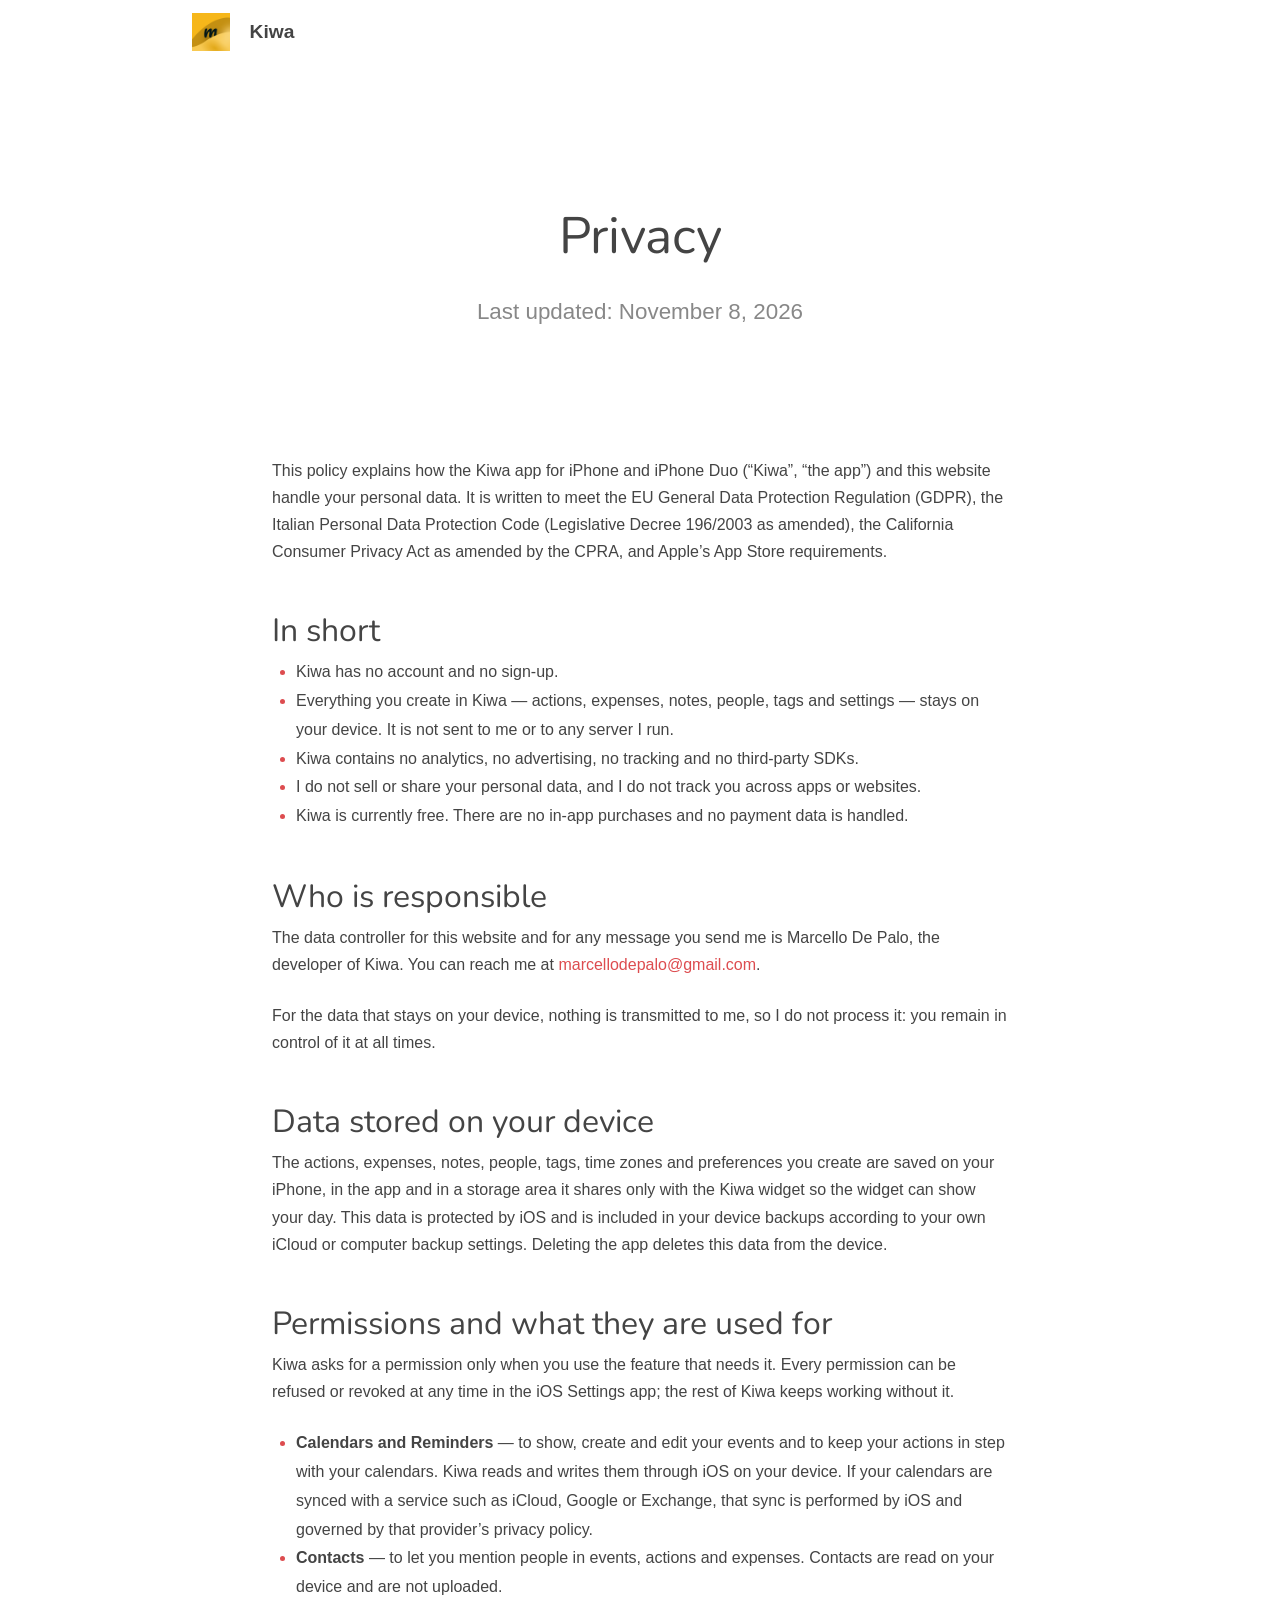
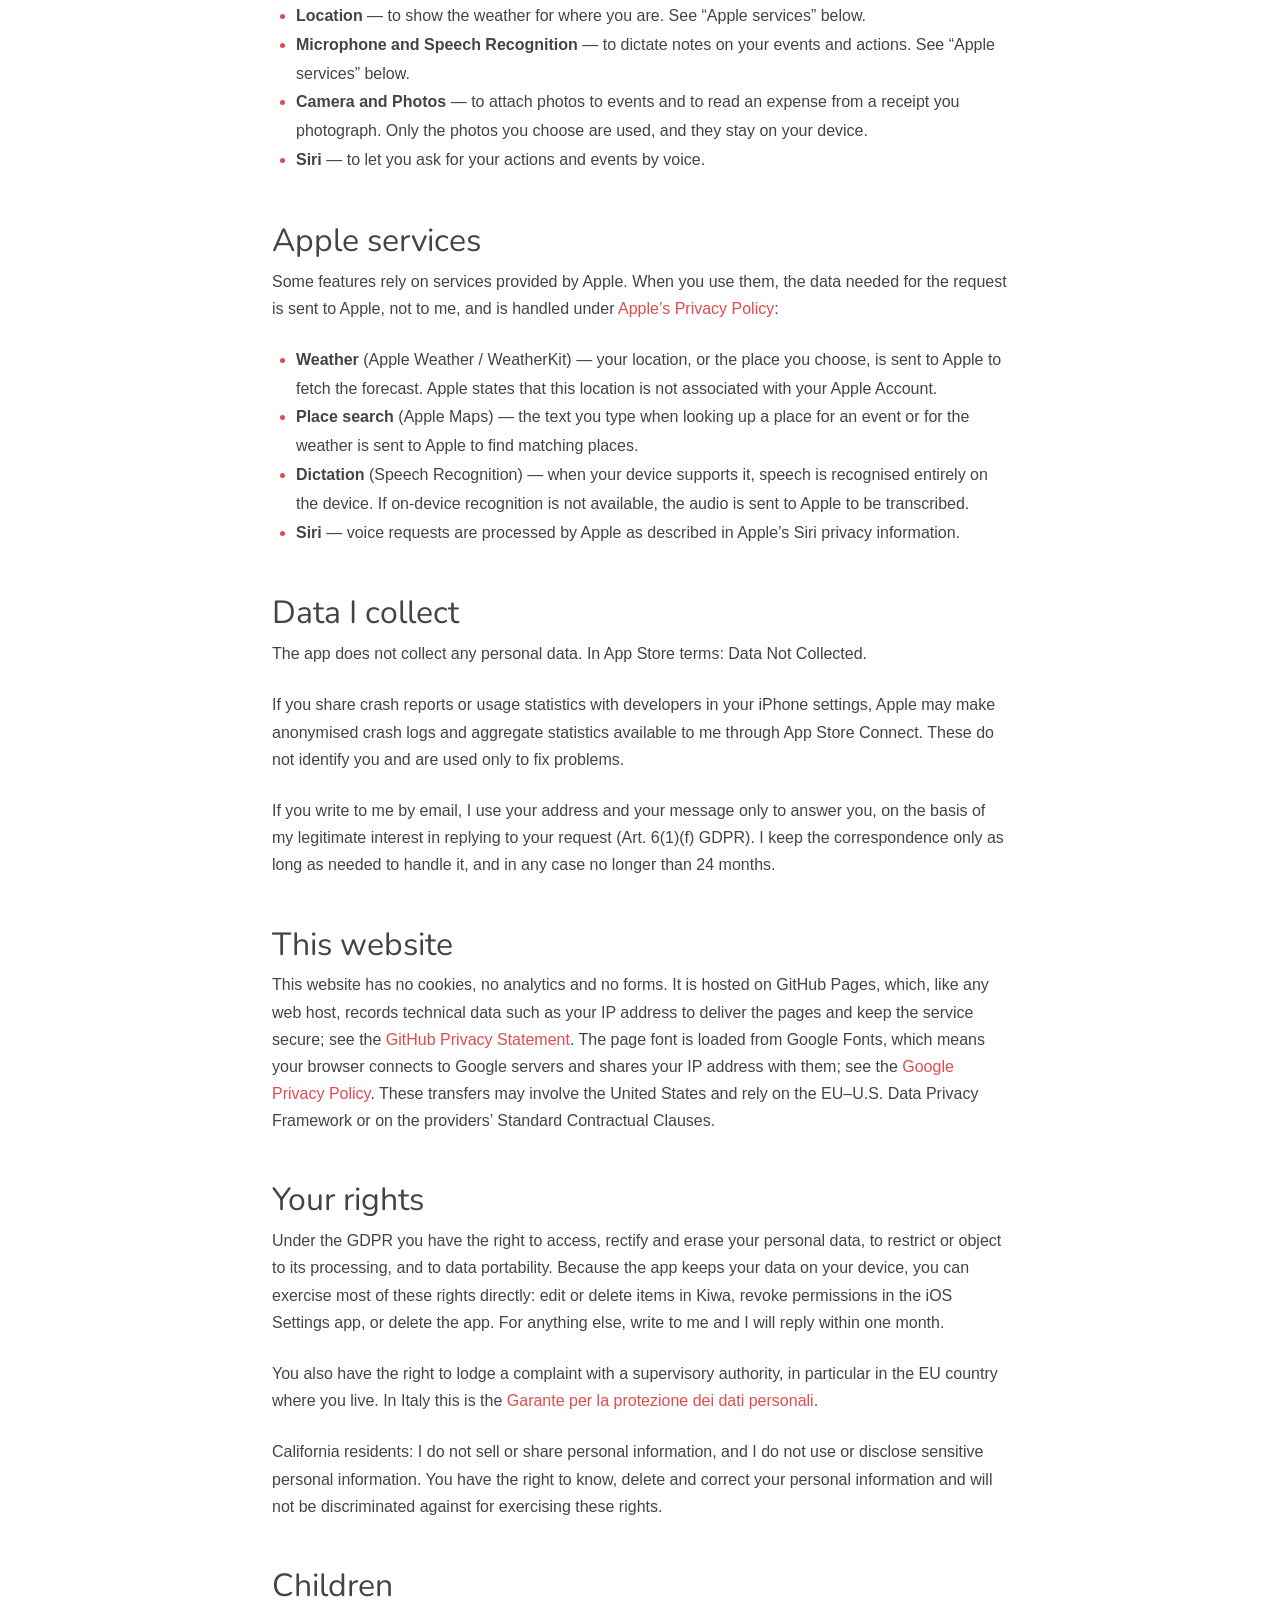
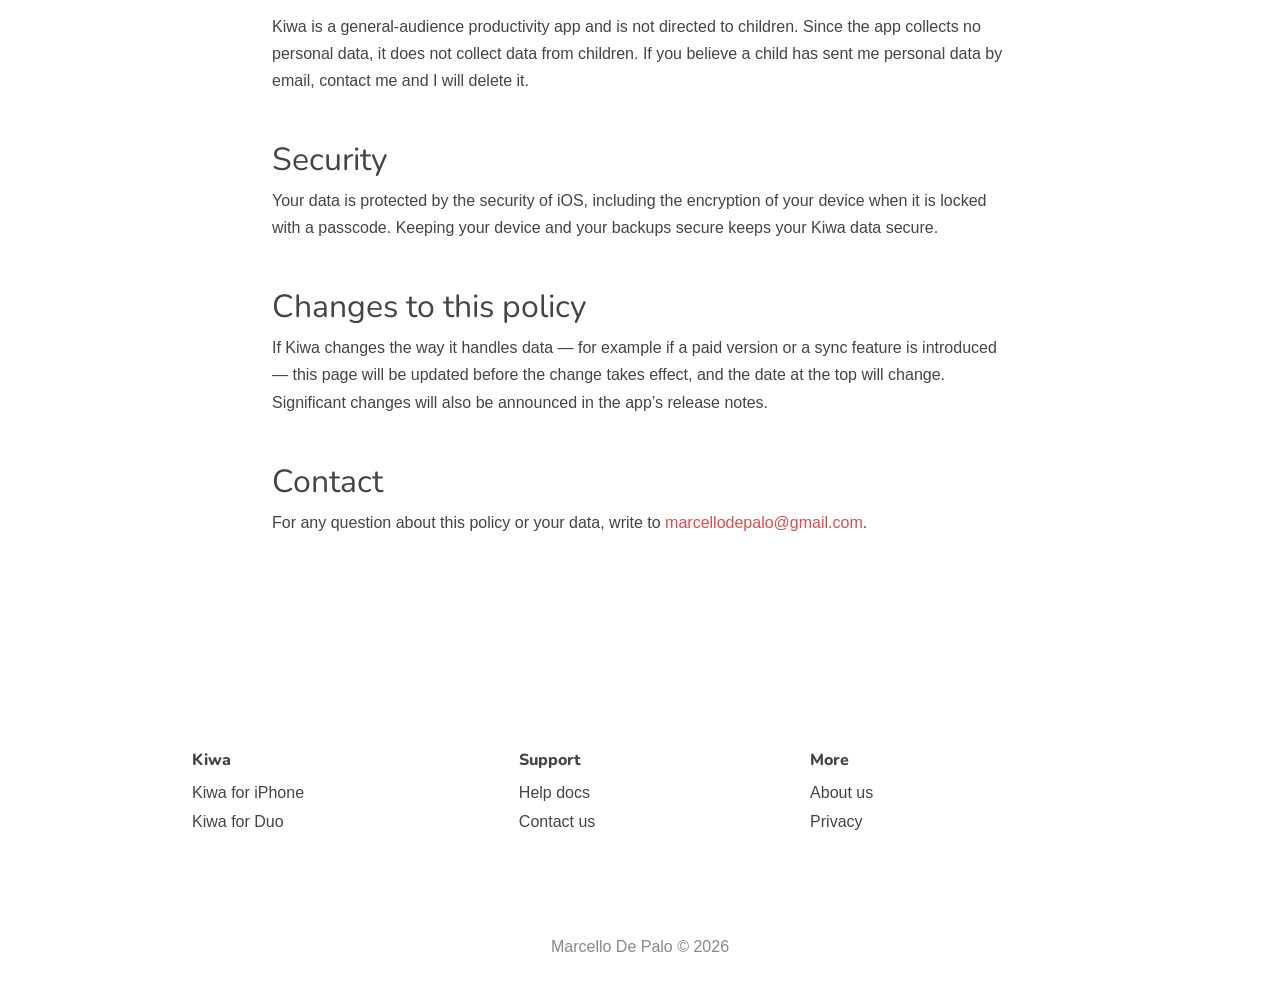
==== privacy.html @ de060e6f "feat: Kiwa website with iPhone and iPhone Duo pages and privacy policy Home page built on the briick" ====
<!DOCTYPE html>
<html lang="en">
	<head>
		<meta http-equiv="Content-Type" content="text/html; charset=UTF-8">
		<meta name="viewport" content="width=device-width, initial-scale=1.0">

		<link rel="stylesheet" href="./resources/screen.css" media="all">
		<link rel="stylesheet" href="./resources/faq.css" media="all">
		<link rel="stylesheet" href="./resources/mondays.css" media="all">

		<title>Kiwa - Privacy</title>
		<link rel="icon" type="image/png" href="./resources/logo.png">

		<meta name="description" content="How Kiwa handles your data">

		<meta property="og:url" content="#">
		<meta property="og:title" content="Kiwa - Privacy">
		<meta property="og:site_name" content="Kiwa">
		<meta property="og:type" content="website">
		<meta property="og:description" content="How Kiwa handles your data">

		<link rel="preconnect" href="https://fonts.googleapis.com">
		<link rel="preconnect" href="https://fonts.gstatic.com" crossorigin>
		<link href="https://fonts.googleapis.com/css2?family=Nunito:ital,wght@0,200..1000;1,200..1000&display=swap" rel="stylesheet">
	</head>

	<body>
		<nav class="navigation" data-navigation-bar="">
      <div class="navigation-container wrapper">
          <a href="index.html" class="navigation-logo-container">
              <img class="navigation-logo" src="./resources/logo.png" alt="">
              <span><b>Kiwa</b></span>
          </a>
      </div>
    </nav>

  <main aria-role="main" class="faq">
    <section>
      <article class="wrapper">
        <header>
          <h1>Privacy</h1>
          <p class="subtitle">Last updated: November 8, 2026</p>
        </header>

        <p>This policy explains how the Kiwa app for iPhone and iPhone Duo (“Kiwa”, “the app”) and this website handle your personal data. It is written to meet the EU General Data Protection Regulation (GDPR), the Italian Personal Data Protection Code (Legislative Decree 196/2003 as amended), the California Consumer Privacy Act as amended by the CPRA, and Apple’s App Store requirements.</p>

        <h2>In short</h2>
        <ul>
          <li>Kiwa has no account and no sign-up.</li>
          <li>Everything you create in Kiwa — actions, expenses, notes, people, tags and settings — stays on your device. It is not sent to me or to any server I run.</li>
          <li>Kiwa contains no analytics, no advertising, no tracking and no third-party SDKs.</li>
          <li>I do not sell or share your personal data, and I do not track you across apps or websites.</li>
          <li>Kiwa is currently free. There are no in-app purchases and no payment data is handled.</li>
        </ul>

        <h2>Who is responsible</h2>
        <p>The data controller for this website and for any message you send me is Marcello De Palo, the developer of Kiwa. You can reach me at <a href="mailto:marcellodepalo@gmail.com">marcellodepalo@gmail.com</a>.</p>
        <p>For the data that stays on your device, nothing is transmitted to me, so I do not process it: you remain in control of it at all times.</p>

        <h2>Data stored on your device</h2>
        <p>The actions, expenses, notes, people, tags, time zones and preferences you create are saved on your iPhone, in the app and in a storage area it shares only with the Kiwa widget so the widget can show your day. This data is protected by iOS and is included in your device backups according to your own iCloud or computer backup settings. Deleting the app deletes this data from the device.</p>

        <h2>Permissions and what they are used for</h2>
        <p>Kiwa asks for a permission only when you use the feature that needs it. Every permission can be refused or revoked at any time in the iOS Settings app; the rest of Kiwa keeps working without it.</p>
        <ul>
          <li><strong>Calendars and Reminders</strong> — to show, create and edit your events and to keep your actions in step with your calendars. Kiwa reads and writes them through iOS on your device. If your calendars are synced with a service such as iCloud, Google or Exchange, that sync is performed by iOS and governed by that provider’s privacy policy.</li>
          <li><strong>Contacts</strong> — to let you mention people in events, actions and expenses. Contacts are read on your device and are not uploaded.</li>
          <li><strong>Location</strong> — to show the weather for where you are. See “Apple services” below.</li>
          <li><strong>Microphone and Speech Recognition</strong> — to dictate notes on your events and actions. See “Apple services” below.</li>
          <li><strong>Camera and Photos</strong> — to attach photos to events and to read an expense from a receipt you photograph. Only the photos you choose are used, and they stay on your device.</li>
          <li><strong>Siri</strong> — to let you ask for your actions and events by voice.</li>
        </ul>

        <h2>Apple services</h2>
        <p>Some features rely on services provided by Apple. When you use them, the data needed for the request is sent to Apple, not to me, and is handled under <a href="https://www.apple.com/legal/privacy/">Apple’s Privacy Policy</a>:</p>
        <ul>
          <li><strong>Weather</strong> (Apple Weather / WeatherKit) — your location, or the place you choose, is sent to Apple to fetch the forecast. Apple states that this location is not associated with your Apple Account.</li>
          <li><strong>Place search</strong> (Apple Maps) — the text you type when looking up a place for an event or for the weather is sent to Apple to find matching places.</li>
          <li><strong>Dictation</strong> (Speech Recognition) — when your device supports it, speech is recognised entirely on the device. If on-device recognition is not available, the audio is sent to Apple to be transcribed.</li>
          <li><strong>Siri</strong> — voice requests are processed by Apple as described in Apple’s Siri privacy information.</li>
        </ul>

        <h2>Data I collect</h2>
        <p>The app does not collect any personal data. In App Store terms: <em>Data Not Collected</em>.</p>
        <p>If you share crash reports or usage statistics with developers in your iPhone settings, Apple may make anonymised crash logs and aggregate statistics available to me through App Store Connect. These do not identify you and are used only to fix problems.</p>
        <p>If you write to me by email, I use your address and your message only to answer you, on the basis of my legitimate interest in replying to your request (Art. 6(1)(f) GDPR). I keep the correspondence only as long as needed to handle it, and in any case no longer than 24 months.</p>

        <h2>This website</h2>
        <p>This website has no cookies, no analytics and no forms. It is hosted on GitHub Pages, which, like any web host, records technical data such as your IP address to deliver the pages and keep the service secure; see the <a href="https://docs.github.com/en/site-policy/privacy-policies/github-general-privacy-statement">GitHub Privacy Statement</a>. The page font is loaded from Google Fonts, which means your browser connects to Google servers and shares your IP address with them; see the <a href="https://policies.google.com/privacy">Google Privacy Policy</a>. These transfers may involve the United States and rely on the EU–U.S. Data Privacy Framework or on the providers’ Standard Contractual Clauses.</p>

        <h2>Your rights</h2>
        <p>Under the GDPR you have the right to access, rectify and erase your personal data, to restrict or object to its processing, and to data portability. Because the app keeps your data on your device, you can exercise most of these rights directly: edit or delete items in Kiwa, revoke permissions in the iOS Settings app, or delete the app. For anything else, write to me and I will reply within one month.</p>
        <p>You also have the right to lodge a complaint with a supervisory authority, in particular in the EU country where you live. In Italy this is the <a href="https://www.garanteprivacy.it/">Garante per la protezione dei dati personali</a>.</p>
        <p>California residents: I do not sell or share personal information, and I do not use or disclose sensitive personal information. You have the right to know, delete and correct your personal information and will not be discriminated against for exercising these rights.</p>

        <h2>Children</h2>
        <p>Kiwa is a general-audience productivity app and is not directed to children. Since the app collects no personal data, it does not collect data from children. If you believe a child has sent me personal data by email, contact me and I will delete it.</p>

        <h2>Security</h2>
        <p>Your data is protected by the security of iOS, including the encryption of your device when it is locked with a passcode. Keeping your device and your backups secure keeps your Kiwa data secure.</p>

        <h2>Changes to this policy</h2>
        <p>If Kiwa changes the way it handles data — for example if a paid version or a sync feature is introduced — this page will be updated before the change takes effect, and the date at the top will change. Significant changes will also be announced in the app’s release notes.</p>

        <h2>Contact</h2>
        <p>For any question about this policy or your data, write to <a href="mailto:marcellodepalo@gmail.com">marcellodepalo@gmail.com</a>.</p>
      </article>
    </section>
  </main>

  <footer class="footer wrapper">
    <div class="footer-links">
        <ul>
            <li>Kiwa</li>
            <li><a href="#">Kiwa for iPhone</a></li>
            <li><a href="#">Kiwa for Duo</a></li>
        </ul>
        <ul>
            <li>Support</li>
            <li><a href="#">Help docs</a></li>
            <li><a href="mailto:marcellodepalo@gmail.com">Contact us</a></li>
        </ul>
        <ul>
            <li>More</li>
            <li><a href="#">About us</a></li>
            <li><a href="privacy.html">Privacy</a></li>
        </ul>
    </div>
    <div class="footer-copyright">
        <a href="#">Marcello De Palo © 2026</a>
    </div>
  </footer>

</body>
</html>
---- resources/screen.css ----
html, body, div, span, applet, object, iframe, h1, h2, h3, h4, h5, h6, p, blockquote, pre, a, abbr, acronym, address, big, cite, code, del, dfn, em, img, ins, kbd, q, s, samp, small, strike, strong, sub, sup, tt, var, b, u, i, center, dl, dt, dd, ol, ul, li, fieldset, form, label, legend, table, caption, tbody, tfoot, thead, tr, th, td, article, aside, canvas, details, embed, figure, figcaption, footer, header, hgroup, menu, nav, output, ruby, section, summary, time, mark, audio, video {
    margin: 0;
    padding: 0;
    border: 0;
    font: inherit;
    font-size: 100%;
    vertical-align:baseline;
}

* {
    -moz-box-sizing: border-box;
    -webkit-box-sizing: border-box;
    box-sizing:border-box;
}

html {
    line-height:1;
}

html, body {
    height: 100%;
    margin:0
    -webkit-text-size-adjust:none;
}

ol, ul {
    list-style:none;
}

table {
    border-collapse: collapse;
    border-spacing:0;
}

caption, th, td {
    text-align: left;
    font-weight: normal;
    vertical-align:middle;
}

q, blockquote {
    quotes:none;
}

q:before, q:after, blockquote:before, blockquote:after {
    content: "";
    content:none;
}

a img {
    border:none;
}

article, aside, details, figcaption, figure, footer, header, hgroup, main, menu, nav, section, summary {
    display:block;
}

main {
	margin-bottom: 50px;
}

a {
    cursor:pointer;
}

:root {
    --background-color: #fff;
    --background-secondary-color: #F3F5F7;
    --background-tertiary-color: #E4E5E6;
    --text-color: #444444;
    --text-secondary-color: #888888;
    --text-tertiary-color: #d9d9d9;
    --accent-color: #DD4C4F;
    --text-font: "Arial", sans-serif;
    --heading-font: "Nunito";
    --code-font: "roboto-mono";
    --stroke-color: #D9D9D9;

    --tile-padding-top: 36px;
    --tile-padding-bottom: 40px;
    --tile-padding-left: var(--tile-padding-bottom);
    --tile-padding-right: var(--tile-padding-left);
    --tile-border-radius: 30px;

    --global-card-corner-radius: 28px;
    --global-section-background-color: rgb(255,255,255);
    --global-section-background-color-dark: rgb(0,0,0);
    --global-section-background-color-alt: rgb(245,245,247);
    --global-section-background-color-alt-dark: #101010;
    --global-scrim-background-color: rgb(250,250,252);
    --global-scrim-background-color-dark: rgb(22,22,23);
    --global-scrim-background-color-alt: rgb(255,255,255);
    --global-scrim-background-color-alt-dark: rgb(0,0,0);
}

.visuallyhidden{
    position:absolute;
    clip:rect(1px,1px,1px,1px);
    clip-path:inset(0 0 99.9% 99.9%);
    overflow:hidden;
    height:1px;
    width:1px;
    padding:0;
    border:0;
}

html {
    font-size: 16px;
    scroll-behavior: smooth;
}

body {
    font-family: var(--text-font);
    color: var(--text-color);
    line-height: 1.7em;
    height: auto;
    min-height: 100%;
    position: relative;
}

h1,
h2,
h3,
h4,
h5,
h6 {
    font-family: var(--heading-font);
    line-height: 1.1em;
}

h1 {
    font-size: 2.6em;
}

h2 {
    font-size: 2.2em;
}

h3 {
    font-size: 1.8em;
}

@media only screen and (min-width: 32em) {
    h1 {
        font-size: 3.2em; 
    }
}

a {
    color: var(--accent-color);
    text-decoration: none;
}

b, strong {
    font-weight: 700;
}

.wrapper {
    max-width: 60em;
    margin: 0px auto;
    padding: 0em 2em;
    position: relative;
}

h1 + .subtitle {
    margin-top: 1rem;
}

.subtitle {
    font-size: 1.4em;
    color: var(--text-secondary-color);
    max-width: 26em;
    margin: 0px auto;
    text-align: center;
    line-height: 1.4em;
}

.footer-links {
    display: grid;
    grid-template-columns: 1fr;
    grid-gap: 2em 2em;
    margin-bottom: 6em;
}

.footer-links a {
    color: var(--text-color);
}

.footer-links ul li {
    line-height: 1.8em;
    text-align: center;
}

.footer-links ul li:first-child {
    font-family: var(--heading-font);
	font-weight: 800;
    margin-bottom: 0.3em;
}

.footer-copyright {
    color: var(--text-secondary-color);
    text-align: center;
    padding-bottom:  2em;
    position: relative;
}

.footer-copyright img {
    position: relative;
    top: 0.3em;
}

.footer-copyright a {
    color: var(--text-secondary-color);
}

@media only screen and (min-width: 23em) {
    .footer-links {
        justify-content: space-evenly;
        grid-template-columns: repeat(2, auto);
    }

    .footer-links ul li {
        text-align: left;
    }
}

@media only screen and (min-width: 37em) {
    .footer-links {
        justify-content: space-between;
        grid-template-columns: repeat(4, auto);
    }
}

.homepage {
    overflow: hidden;
    margin-top: 7em;
}

@media only screen and (min-width: 32em) {
    .homepage {
        margin-top: 13em;
    }
}

.homepage h1 {
    text-align: center;
}

.apps-hero-container {
    display: flex;
    flex-direction: column;
    align-items: center;
    justify-content: center;
}

.apps-hero-container h1 {
    margin-bottom: 1em;
}

@media only screen and (min-width: 32em) {
    .apps-hero-container h1 {
        margin-bottom: 0.25em;
    }
}

.apps-toggles-container {
    display: flex;
    margin-bottom: 3em;
}

.apps-toggle {
    display: flex;
    align-items: center;
    cursor: pointer;
    padding: 0.8em;
    font-size: 1.5em;
    color: var(--text-color);
    opacity: 0.5;
    position: relative;
}

.apps-toggle:last-child {
    margin-right: 0;
}

.apps-toggle .toggle-icon svg {
    margin-right: 0.5em;
}

.apps-toggle .toggle-icon svg g {
    fill: var(--text-color);
}

.apps-buttons-container {
    margin-bottom: 1em;
}

[data-apps-hero="mac"] h1 u {
    text-underline-offset: 0.3rem;
    text-decoration-color: #9FD7E4;

}

[data-apps-hero="iphone"] h1 u {
    text-underline-offset: 0.3rem;
    text-decoration-color: #884AA9;
}

[data-apps-hero="ipad"] h1 u {
    text-underline-offset: 0.3rem;
    text-decoration-color: #F0CB5F;
}

[data-apps-hero="mac"] .apps-app-store-button {
    display: none;
}

[data-apps-hero="iphone"] .apps-mac-store-button,
[data-apps-hero="ipad"] .apps-mac-store-button {
    display: none;
}

[data-apps-hero="mac"] .apps-screenshot-mac,
[data-apps-hero="iphone"] .apps-screenshot-iphone,
[data-apps-hero="ipad"] .apps-screenshot-ipad {
    opacity: 1;
    display: block;
}

[data-apps-hero="mac"] [data-apps-toggle="mac"],
[data-apps-hero="iphone"] [data-apps-toggle="iphone"],
[data-apps-hero="ipad"] [data-apps-toggle="ipad"] {
    opacity: 1;
}

#features {
    position: relative;
    top: -5em;
}

.feature-lists {
    max-width: 68em;
    margin:  0px auto;
    padding: 2em;
}

.list-image-block {
    position: relative;
    display: flex;
    align-items: center;
    margin-bottom: 10em;
}

.list-image-block p {
    font-size: 2.0em;
    line-height: 1.3em;
    color: var(--text-secondary-color);
    font-family: var(--heading-font);
    font-weight: 300;
}

.list-image-block:nth-child(even) {
    flex-direction: row-reverse;
}

.list-image-block .list {
    display: flex;
    flex-direction: column;
}

.list-image-block .list {
    width: 53%;
}
.list-image-block .list-image {
    width: 59%;
}

.list-image-block:nth-child(odd) :first-child,
.list-image-block:nth-child(even) :last-child {
    margin-right: 2%;
}

.list-image-block:nth-child(even) .list {
    padding-left: 3%;
}

.list-image-block .list ul {
    max-width: 22em;
    list-style: disc;
    margin-left: 1.5em;
}

.list-image-block .list ul li::marker {
    font-size: 1.4em;
}

.list-image-block .list h2 {
    margin-bottom: 0.5em;
    font-size: 2.6em;
}

.list-image-block .list-image img {
    max-width: 100%;
}

.list-image-block .pro-tag {
    background-color: #FCB827;
    align-self: flex-start;
}

.list-image-bg {
    position: absolute;
    z-index: -1;
}

.list-image-block:nth-child(1) .list-image-bg {
    top: -12em;
    right: -38em;
}

.list-image-block:nth-child(2) .list-image-bg {
    top: -8em;
    left: -60em;
}

.list-image-block:nth-child(3) .list-image-bg {
    top: -18em;
    right: -47em;
}

.list-image-block:nth-child(4) .list-image-bg {
    top: -10em;
    left: -30em;
}

.list-image-gif-background {
    padding: 2em;
    background-color: white;
    display: inline-block;
    border-radius: 1em;
    margin-left:  7em;
    -webkit-box-shadow: 0px 13px 34px 0px rgba(0,0,0,0.12);
    -moz-box-shadow: 0px 13px 34px 0px rgba(0,0,0,0.12);
    box-shadow: 0px 13px 34px 0px rgba(0,0,0,0.12);
}

@media screen and (max-width: 53em) {
    .list-image-block,
    .list-image-block:nth-child(even) {
        flex-direction: column;
        align-items: center;
        margin-bottom: 8em;
    }

    .list-image-block .list,
    .list-image-block .list-image {
        width: auto;
        max-width: 30em;
    }

    .list-image-block:nth-child(odd) :first-child,
    .list-image-block:nth-child(even) :last-child {
        margin-right: 0;
    }

    .list-image-block:nth-child(even) .list {
        padding-left: 0;
    }

    .list-image {
        margin-top: 2em;
    }

    .list-image-bg {
        opacity: 0.2;
    }

    .list-image-block:nth-child(2) .list-image-bg {
        top: -7em;
        left: -58em;
        opacity: 0.1;
    }

    .list-image-block:nth-child(3) .list-image-bg {
        top: -10em;
        right: -45em;
    }

    .list-image-block:nth-child(4) .list-image-bg {
        top: -5em;
        left: -35em;
    }

    .list-image-gif-background {
        margin-left: 0em;
    }
}

#price {
    position: relative;
    top: -7em;
}

.pricing .subtitle {
    margin-bottom: 2em;
}

.pricing-tiers-container {
    display: flex;
    margin-bottom: 1em;
}

.pricing-tier-title {
    display: flex;
    align-items: center;
    margin-bottom: 2em;
}

.pricing-tier-title .pro-tag {
    font-size: 1.8em;
    margin-left: 0.5em;
}

.pricing-tier-free {
    width: 40%;
    margin-right: 3%;
    padding: 4em 0em;
}

.pricing-tier-free-subtext {
    color: #888888;
    margin-right: 1em;
    display: none;
}

@media only screen and (min-width: 58em) {
    .pricing-tier-free-subtext {
        display: block;
    }
}

.pricing-tier-pro {
    background-color: white;
    width: 57%;
}

.pricing-tier-free .pricing-tier-item-text {
    padding-right: 1.5em;
}

.pricing-tier-item-text s {
    color: var(--text-secondary-color);
}

.pricing-tier-list .pricing-tier-item-icon {
    margin-right: 0.7em;
    position: relative;
    top: 0.2em;
}

.pricing-tier-list li {
    display: flex;
    align-items: top;
    padding-bottom: 0.8em;
    padding-top: 0.8em;
    border-bottom: #F3F5F7 solid 1px;
}

.pricing-tier-list li:last-child {
    border-bottom: 0;
    margin-bottom: 2em;
}

.pricing-tier-pro {
    padding: 4em 1em;
    border-radius: 2.5em;
    -webkit-box-shadow: 0px 13px 34px 0px rgba(0,0,0,0.12);
    -moz-box-shadow: 0px 13px 34px 0px rgba(0,0,0,0.12);
    box-shadow: 0px 13px 34px 0px rgba(0,0,0,0.12);
}

.pricing-tier-pro .pricing-tier-title,
.pricing-tier-pro .pricing-tier-list,
.prices-container {
    padding-left: 3em;
    padding-right: 3em;
}

.pricing-tier-pro .pricing-tier-list {
    padding-bottom: 1em;
    border-bottom: #F3F5F7 dashed 1px;
    margin-bottom: 2em;
}

.prices-container {
    display: flex;
    justify-content: space-between;
}

.price-tier {
    display: flex;
    flex-direction: column;
    align-items: center;
    justify-content: flex-end;
    position: relative;
    width: 11em;
}

.price-tier-price {
    font-size: 2.5em;
    margin-top: 0.7em;
}

.price-tier-period {
    font-size: 0.5em;
    color: var(--text-secondary-color);
}

.price-tier-highlight {
    position: absolute;
    top: 1.7em;
}

.pricing-app-store-buttons {
    margin-top:  5em;
    text-align: center;
}

[data-pricing-store-button="mac"] .apps-app-store-button {
    display: none;
}

[data-pricing-store-button="iphone"] .apps-mac-store-button,
[data-pricing-store-button="ipad"] .apps-mac-store-button {
    display: none;
}

@media screen and (max-width: 58em) {
    .pricing-tiers-container {
        flex-direction: column;
        align-items: center;
    }

    .pricing-tier-free {
        width: 50%;
    }

    .pricing-tier-pro {
        width: 70%;
    }
}

@media screen and (max-width: 49em) {
    .pricing-tier-free {
        width: 70%;
    }

    .pricing-tier-pro {
        width: 100%;
    }
}

@media screen and (max-width: 36em) {
    .prices-container {
        flex-direction: column;
        align-items: center;
    }

    .price-tier:last-child {
        height: 6em;
    }

    .price-tier:first-child {
        padding-bottom: 1em;
        border-bottom: #F3F5F7 solid 1px;
    }
}

.navigation {
    position: absolute;
    display: flex;
    align-items: center;
    height: 4em;
    width: 100%;
    top: -4em;
    background-color:rgba(255,255,255,1);
    margin-top: 4em;
    z-index: 3;
    position: fixed;
}

@supports(-webkit-backdrop-filter: blur(24px)) {
    .navigation {
        background-color:rgba(255,255,255,0.8);
        -webkit-backdrop-filter: blur(24px);    
    }
}

.navigation.-shadow {
    transition: box-shadow 0.2s ease-in-out;
    -webkit-box-shadow: 0px -5px 15px 1px rgba(0,0,0,0.2);
    -moz-box-shadow: 0px -5px 15px 1px rgba(0,0,0,0.2);
    box-shadow: 0px -5px 15px 1px rgba(0,0,0,0.2);
}

.navigation-container {
    display: flex;
    justify-content: space-between;
    width: 100%;
    height: 100%;
    z-index: 3;
}

.navigation-container.home {
    justify-content: center;   
}

.navigation-name-container {
    display: flex;
    align-items: center;
    font-size: 1.2em;
}

.navigation-name-container:link,
.navigation-name-container:visited,
.navigation-name-container:hover,
.navigation-name-container:active {
    text-decoration: none; 
    color: var(--text-color);
}

.navigation-logo-container {
    display: flex;
    align-items: center;
    font-size: 1.2em;
    margin-right: 1em;
}

.navigation-logo-container:link,
.navigation-logo-container:visited,
.navigation-logo-container:hover,
.navigation-logo-container:active {
    text-decoration: none; 
    color: var(--text-color);
}

.navigation-logo {
    width: 2em;
    height: 2em;
    margin-right: 1em;
}

.navigation-menu {
    display: flex;
    align-items: center;
}

.navigation-menu a {
    color: var(--text-color);
}

.navigation-menu li {
    margin-right: 3.5em;
}

.navigation-menu li:last-child {
    margin-right: 0;
}

.navigation-mobile-menu {
    display: none;
    align-items: center;
    justify-content: flex-end;
    width: 2em;
}

.navigation-mobile-menu .close-icon {
    display: none;
}

.navigation-mobile-drawer {
    position: fixed;
    display: none;
    width: 100%;
    height: 100%;
    top: -100%;
    padding-top: 3.9em;
    z-index: 2;
    transition: top 0.3s ease-in-out;
}

.navigation-mobile-drawer .mobile-drawer-content {
    flex: 1;
    background-color: #FFFFFF;
    padding: 2em;
    overflow: scroll;
}

.navigation-mobile-drawer .mobile-drawer-content li{
    display: flex;
}

.navigation-mobile-drawer .mobile-drawer-content a {
    flex: 1;
    font-size: 1.4em;
    font-weight: 500;
    margin-bottom: 1.8em;
}

.navigation-mobile-drawer .mobile-drawer-content a.-grey {
    color: var(--text-color);
}

.navigation-mobile-drawer .mobile-drawer-content a.-border {
    border-bottom: solid 1px var(--stroke-color);
    margin-bottom: 1.2em;
    padding-bottom: 1.2em;
}

@media screen and (max-width: 40em) {
    .navigation {
        background-color: transparent;
        -webkit-backdrop-filter: blur(0px);
    }

    .navigation-container {
        background-color:rgba(255,255,255,0.8);
        -webkit-backdrop-filter: blur(24px);
    }

    .navigation-menu {
        display: none;
    }

    .navigation-mobile-menu,
    .navigation-mobile-drawer {
        display: flex;
    }
}
---- resources/faq.css ----
.faq {
	overflow: hidden;
	margin-top: 7em;
}

@media only screen and (min-width: 32em) {
	.faq {
		margin-top: 13em;
	}
}

.faq article.wrapper {
	max-width: 50em;
}

/* Main Header */

.faq header {
	text-align: center;
	padding-bottom: 6em;
}

.faq header h1 {
	text-align: center;
	max-width: 14em;
	display: inline-block;
}

@media only screen and (max-width: 46em) {
	.faq header h1 {
		width: 100%;
	}
}

.faq header .back_button {
	background-color: #FBEDED;
	color: var(--accent-color);
	display: inline-block;
	padding: 0.7em 1.5em;
	border-radius: 14px;
	margin-top: 0.3em;
}

.faq header .back_button svg {
	position: relative;
	top: 0.2em;
}

.faq article {
	margin-bottom: 10em;
}

/* FAQ Paragraphs */

.faq article p {
	margin-bottom: 1.5em;
}

.faq article hr {
	border: none;
	border-bottom: 1px solid var(--background-tertiary-color);
	margin: 1.5em 0;
}


/* FAQ Headers */

.faq article :is(p, ul, ol, nav)+ :is(h1, h2, h3, h4, h5, h6) {
	margin-top: 1.5em;
}

.faq :is(h1, h2, h3, h4, h5, h6) {
	margin-bottom: 0.3em;
}


.faq h2 {
	font-size: 2em;
}

.faq h3 {
	font-size: 1.6em;
}

.faq h4 {
	font-size: 1.4em;
}

/* Images */

.faq article img {
	max-width: 100%;
}

/* Lists */

.faq article li {
	display: list-item;
	line-height: 1.8em;
}

.faq article ul {
	list-style-type: disc;
	margin-left: 1.5em;
	margin-bottom: 1.5em;
}

.faq article li ul {
	list-style: circle;
}

.faq article li li ul {
	list-style: disc;
}

.faq article li li li ul {
	list-style: circle;
}

.faq article li li li li ul {
	list-style: disc;
}

.faq article li li li li li ul {
	list-style: circle;
}

.faq article li li li li li li ul {
	list-style: disc;
	/* should be black diamond, but that is not supported */
}

.faq article li li li li li li li ul {
	list-style: circle;
	/* should be white diamond, but that is not supported */
}

.faq article li::marker {
	color: var(--accent-color);
}

.faq code {
	background-color: var(--background-secondary-color);
	padding: 0.3em 0.4em;
	border-radius: 0.3em;
	font-family: var(--code-font);
	font-size: 0.9em;
}
---- resources/mondays.css ----
/*
 * Mondays overrides on top of the briicks stylesheets (screen.css, home.css).
 * Adds the iPhone Duo toggle and gallery item, and the "Coming soon" state
 * for Mac and iPad.
 */

:root {
  --mondays-iphone-accent: #F0A93B;
  --mondays-duo-accent: #5B8DEF;
  --mondays-soon-accent: #B9B9BE;
  --mondays-screen-fallback: #1F2A4A;

  --duo-width: 1000px;
  --duo-top: 130px;
}

body {
  background-color: var(--background-color);
}

/* MARK: - Toggles */

/* Mac and iPad are hidden for now; delete this rule to offer them again
   (their "Coming soon" gallery and button are still in place). */
[data-apps-toggle="mac"],
[data-apps-toggle="ipad"] {
  display: none;
}

[data-apps-hero="iphone"] h1 u,
[data-apps-hero="duo"] h1 u,
[data-apps-hero="mac"] h1 u,
[data-apps-hero="ipad"] h1 u {
  text-underline-offset: 0.3rem;
}

[data-apps-hero="iphone"] h1 u { text-decoration-color: var(--mondays-iphone-accent); }
[data-apps-hero="duo"] h1 u { text-decoration-color: var(--mondays-duo-accent); }
[data-apps-hero="mac"] h1 u,
[data-apps-hero="ipad"] h1 u { text-decoration-color: var(--mondays-soon-accent); }

[data-apps-hero="duo"] [data-apps-toggle="duo"] {
  opacity: 1;
}

.apps-toggle:focus-visible {
  outline: 2px solid var(--mondays-duo-accent);
  outline-offset: 2px;
  border-radius: 8px;
}

@media only screen and (max-width: 734px) {
  .apps-toggles-container {
    flex-wrap: wrap;
    justify-content: center;
  }

  .apps-toggle {
    font-size: 1.1em;
    padding: 0.6em;
  }
}

/* MARK: - Store buttons */

.apps-buttons-container {
  min-height: 64px;
  display: flex;
  align-items: center;
}

.apps-coming-soon {
  display: none;
  padding: 0.75em 1.5em;
  border-radius: 999px;
  border: 1.5px solid var(--stroke-color);
  font-family: var(--heading-font);
  font-weight: 700;
  font-size: 1.1em;
  color: var(--text-secondary-color);
}

[data-apps-hero="mac"] .apps-app-store-button,
[data-apps-hero="ipad"] .apps-app-store-button {
  display: none;
}

[data-apps-hero="mac"] .apps-coming-soon,
[data-apps-hero="ipad"] .apps-coming-soon {
  display: inline-block;
}

/* MARK: - Gallery visibility (home.css knows mac, iphone, ipad, watch only) */

[data-apps-hero="duo"] [data-ac-gallery-item="duo"] {
  z-index: 0 !important;
  opacity: 1 !important;
}

/* MARK: - iPhone screen */

/* Same slot as briicks (526x488 behind the frame); only the image changes. */
.section-highlights
  [data-component-list*="HighlightsGallery"]
  .media-gallery
  .item-container
  .media-gallery-item-iphone
  .positioned-media-element.startframe {
  background: url(assets/iphone/images/mondays_iphone.jpg) center top / cover no-repeat,
    var(--mondays-screen-fallback);
}

/* MARK: - iPhone Duo */

.section-highlights
  [data-component-list*="HighlightsGallery"]
  .media-gallery
  .item-container
  .media-gallery-item-duo
  .gallery-figure,
.section-highlights
  [data-component-list*="HighlightsGallery"]
  .media-gallery
  .item-container
  .gallery-figure-soon {
  background: var(--global-section-background-color-alt);
}

/*
 * Open Duo: the frame image (duo_large, 1000x428 at 1x) sits on top with a
 * transparent screen; the screenshot sits behind it in that hole. Below the
 * image the frame continues with duo_edge (its bottom row, repeated), so the
 * device can be as tall as the gallery needs and is cut at the figure's edge
 * like the iPhone. Hole at 1x: x 64.5–935, y from 36.5; the screenshot bleeds
 * ~1.5px under the bezel so no seam shows.
 */
.duo-device {
  --duo-frame-height: calc(var(--duo-width) * 0.428);
  position: absolute;
  left: 50%;
  top: var(--duo-top);
  bottom: 0;
  width: var(--duo-width);
  transform: translateX(-50%);
}

.duo-device::before,
.duo-device::after {
  content: "";
  position: absolute;
  left: 0;
  right: 0;
  z-index: 2;
  pointer-events: none;
}

.duo-device::after {
  top: 0;
  height: var(--duo-frame-height);
  background: url(assets/duo/hardware/duo_large.png) center / 100% 100% no-repeat;
}

@media (min-resolution: 144dpi), only screen and (min-resolution: 1.5dppx) {
  .duo-device::after {
    background-image: url(assets/duo/hardware/duo_large_2x.png);
  }
}

.duo-device::before {
  top: calc(var(--duo-frame-height) - 1px);
  bottom: 0;
  background: url(assets/duo/hardware/duo_edge.png) left top / 100% 2px repeat-y;
}

.duo-screen {
  position: absolute;
  z-index: 1;
  left: 6.3%;
  right: 6.3%;
  top: calc(var(--duo-width) * 0.0351);
  bottom: 0;
  overflow: hidden;
  border-radius: calc(var(--duo-width) * 0.05) calc(var(--duo-width) * 0.05) 0 0;
  background: url(assets/duo/images/mondays_duo.jpg) center top / 100% auto no-repeat,
    var(--mondays-screen-fallback);
}

@media only screen and (max-width: 1068px) {
  :root {
    --duo-width: 780px;
    --duo-top: 110px;
  }
}

@media only screen and (max-width: 734px) {
  :root {
    --duo-width: 96vw;
    --duo-top: 250px;
  }
}

/* MARK: - Coming soon (Mac, iPad) */

.gallery-figure-soon {
  display: flex;
  align-items: center;
  justify-content: center;
}

.soon-card {
  display: flex;
  flex-direction: column;
  align-items: center;
  gap: 0.6em;
  font-family: var(--heading-font);
  color: var(--text-color);
  text-align: center;
}

.soon-card img {
  width: 96px;
  height: 96px;
  border-radius: 22px;
  box-shadow: 0 12px 30px rgba(0, 0, 0, 0.12);
  margin-bottom: 0.6em;
}

.soon-title {
  font-size: 2em;
  font-weight: 700;
}

.soon-subtitle {
  font-size: 1.2em;
  color: var(--text-secondary-color);
}
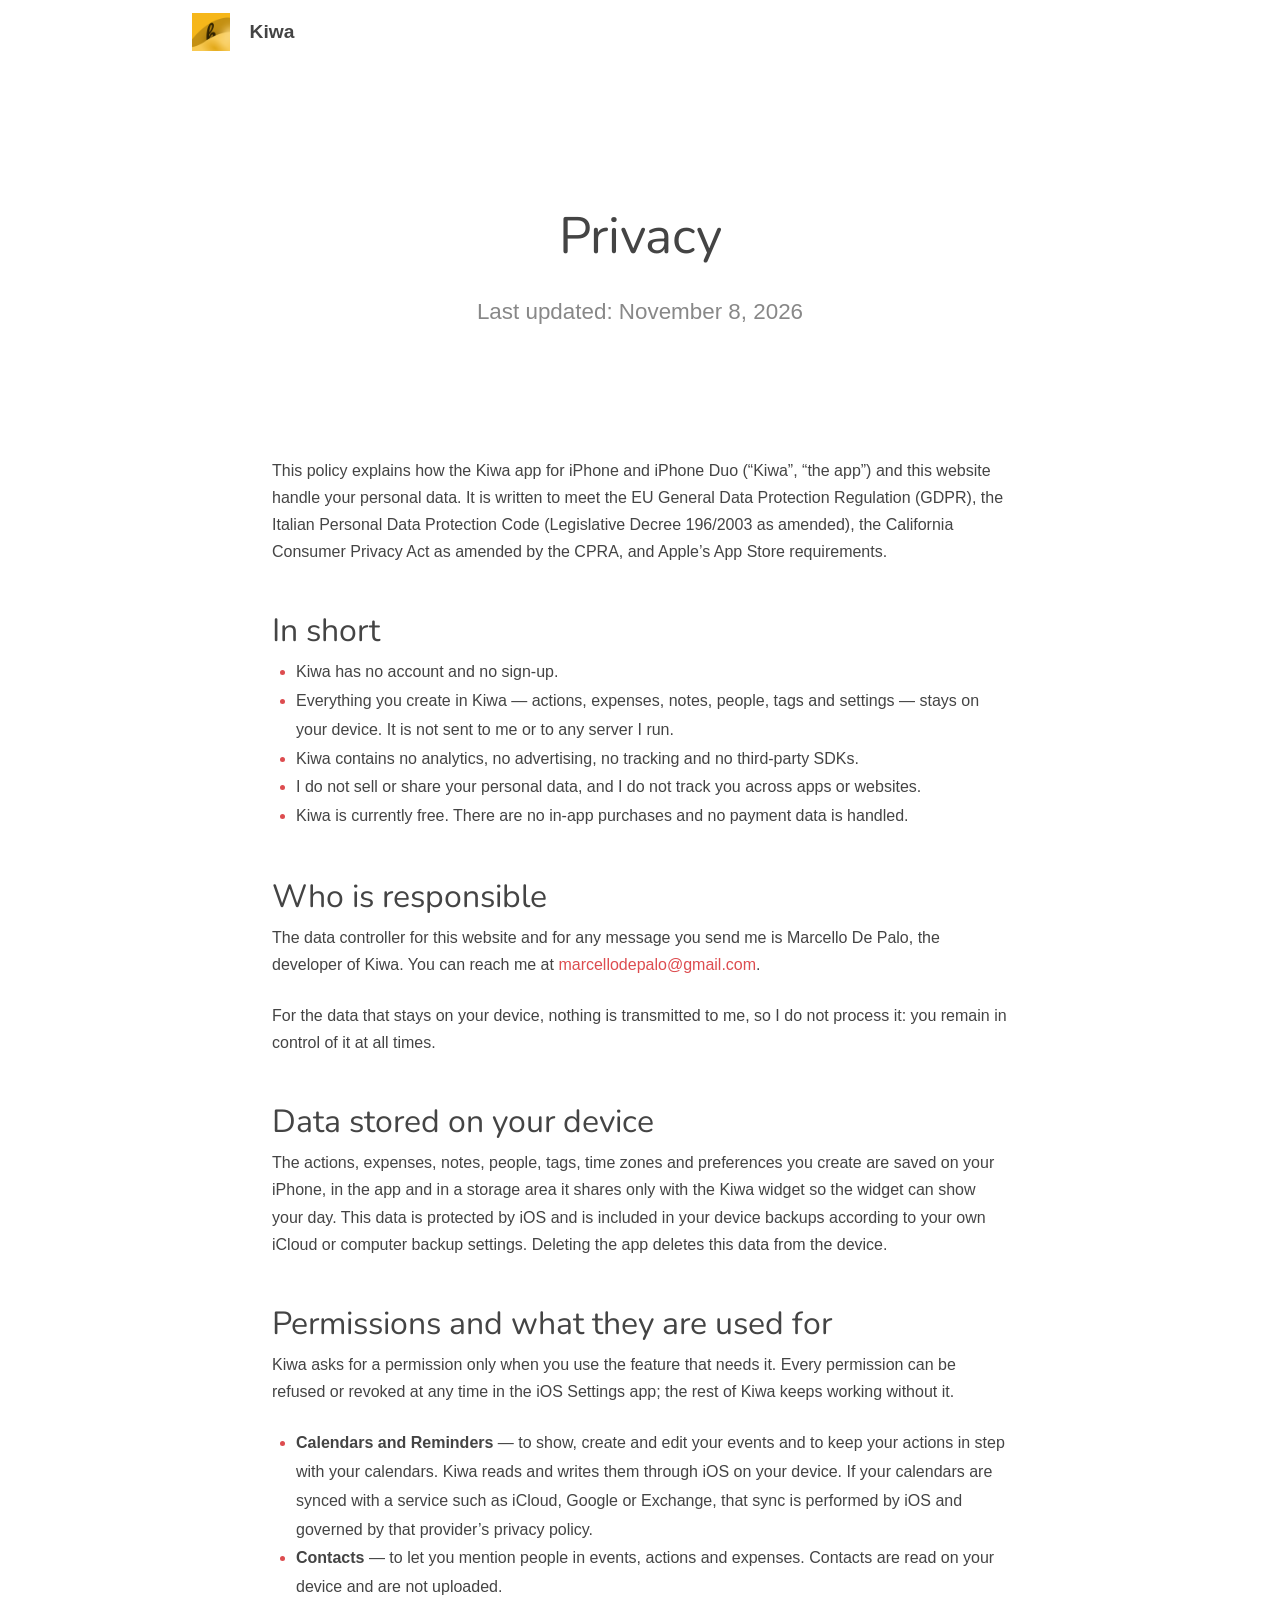
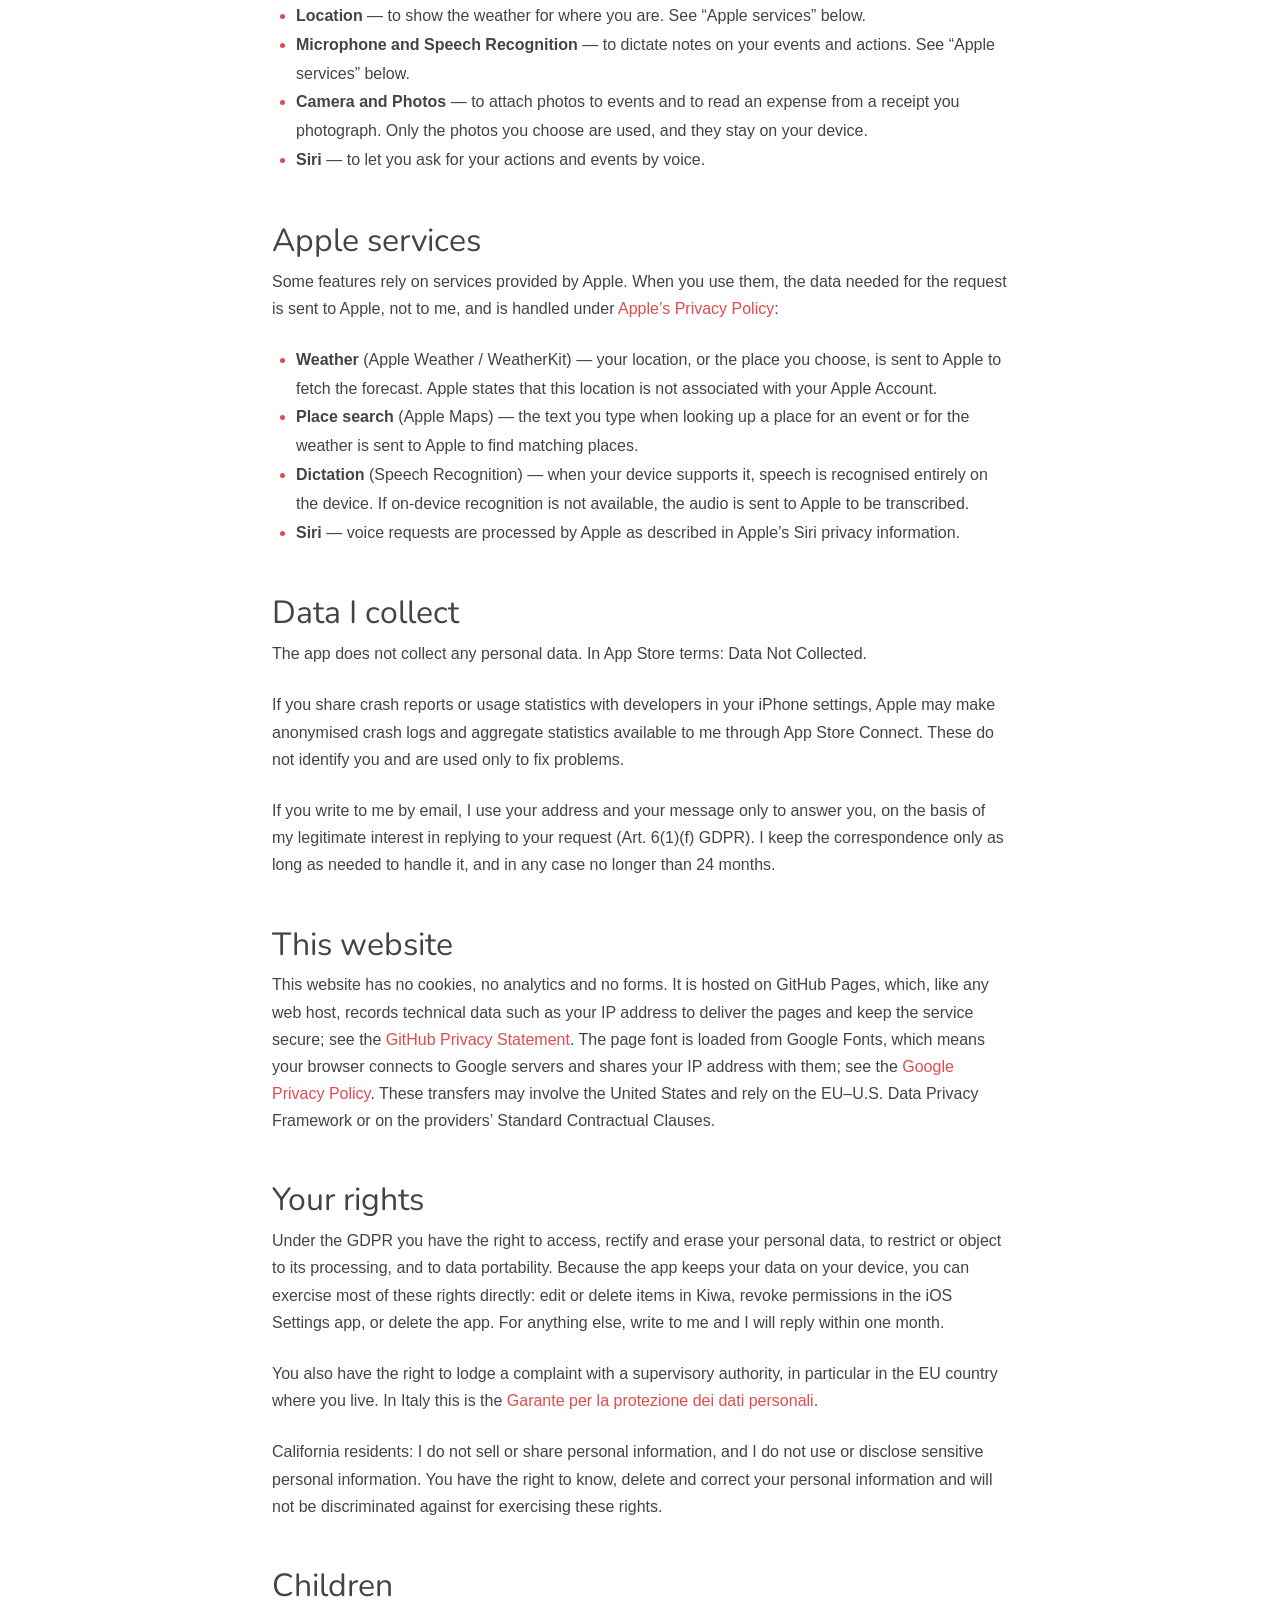
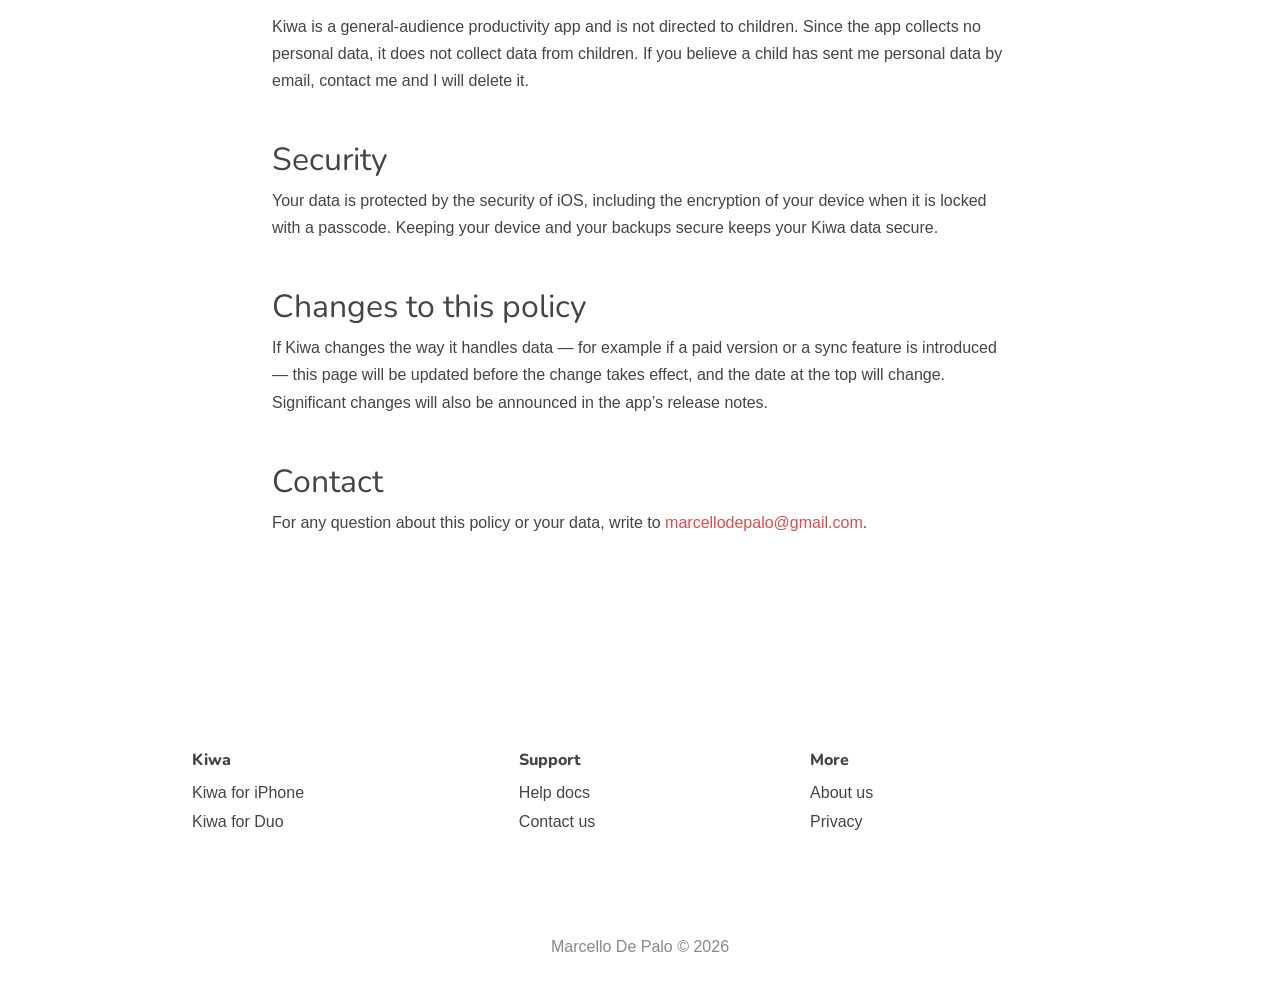
==== commit b4f21188: "feat: pick the theme colour with the app's spheres Mono and lively spheres float, swirl and can be d" ====
--- a/privacy.html
+++ b/privacy.html
@@ -6,7 +6,7 @@
 
 		<link rel="stylesheet" href="./resources/screen.css" media="all">
 		<link rel="stylesheet" href="./resources/faq.css" media="all">
-		<link rel="stylesheet" href="./resources/mondays.css" media="all">
+		<link rel="stylesheet" href="./resources/mondays.css?v=2" media="all">
 
 		<title>Kiwa - Privacy</title>
 		<link rel="icon" type="image/png" href="./resources/logo.png">
--- a/resources/mondays.css
+++ b/resources/mondays.css
@@ -5,10 +5,10 @@
  */
 
 :root {
-  --mondays-iphone-accent: #F0A93B;
-  --mondays-duo-accent: #5B8DEF;
+  --mondays-iphone-accent: #F7BC23;
+  --mondays-duo-accent: #F7BC23;
   --mondays-soon-accent: #B9B9BE;
-  --mondays-screen-fallback: #1F2A4A;
+  --mondays-screen-fallback: #F7BC23;
 
   --duo-width: 1000px;
   --duo-top: 130px;
@@ -34,8 +34,8 @@
   text-underline-offset: 0.3rem;
 }
 
-[data-apps-hero="iphone"] h1 u { text-decoration-color: var(--mondays-iphone-accent); }
-[data-apps-hero="duo"] h1 u { text-decoration-color: var(--mondays-duo-accent); }
+[data-apps-hero="iphone"] h1 u { text-decoration-color: var(--kiwa-theme-underline, var(--mondays-iphone-accent)); }
+[data-apps-hero="duo"] h1 u { text-decoration-color: var(--kiwa-theme-underline, var(--mondays-duo-accent)); }
 [data-apps-hero="mac"] h1 u,
 [data-apps-hero="ipad"] h1 u { text-decoration-color: var(--mondays-soon-accent); }
 
@@ -58,6 +58,90 @@
   .apps-toggle {
     font-size: 1.1em;
     padding: 0.6em;
+  }
+}
+
+/* MARK: - Colour spheres (resources/spheres.js) */
+
+.color-spheres {
+  width: min(560px, 100%);
+  margin: -1.5em auto 1.5em;
+  display: flex;
+  flex-direction: column;
+  align-items: center;
+}
+
+/* The stage sets the size; the canvas fills it and never feeds back into it. */
+.color-spheres-stage {
+  position: relative;
+  width: 100%;
+  height: 230px;
+}
+
+.color-spheres-canvas {
+  position: absolute;
+  inset: 0;
+  width: 100%;
+  height: 100%;
+  touch-action: pan-y;
+}
+
+.color-spheres-name {
+  margin: 0.4em 0 0.9em;
+  font-family: var(--heading-font);
+  font-weight: 700;
+  font-size: 1.1em;
+  color: var(--text-color);
+  min-height: 1.3em;
+}
+
+.color-families {
+  display: inline-flex;
+  gap: 0.25em;
+  padding: 0.25em;
+  border-radius: 999px;
+  background: var(--global-section-background-color-alt);
+}
+
+.color-family {
+  appearance: none;
+  border: 0;
+  border-radius: 999px;
+  padding: 0.5em 1.2em;
+  background: transparent;
+  font: inherit;
+  font-family: var(--heading-font);
+  font-weight: 700;
+  font-size: 0.95em;
+  color: var(--text-secondary-color);
+  cursor: pointer;
+}
+
+.color-family[aria-pressed="true"] {
+  background: var(--background-color);
+  color: var(--text-color);
+  box-shadow: 0 1px 4px rgba(0, 0, 0, 0.12);
+}
+
+.color-family:focus-visible {
+  outline: 2px solid var(--kiwa-theme-underline, var(--text-color));
+  outline-offset: 2px;
+}
+
+/* The off-screen radios, focused from the keyboard: say where focus is. */
+.color-spheres:has(input:focus-visible) .color-spheres-stage {
+  outline: 2px dashed var(--stroke-color);
+  outline-offset: 4px;
+  border-radius: 12px;
+}
+
+@media only screen and (max-width: 734px) {
+  .color-spheres {
+    margin-top: -1em;
+  }
+
+  .color-spheres-stage {
+    height: 200px;
   }
 }
 
@@ -106,7 +190,7 @@
   .item-container
   .media-gallery-item-iphone
   .positioned-media-element.startframe {
-  background: url(assets/iphone/images/mondays_iphone.jpg) center top / cover no-repeat,
+  background: url(assets/iphone/colors/lively-sunburst-gold.jpg) center top / cover no-repeat,
     var(--mondays-screen-fallback);
 }
 
@@ -181,7 +265,7 @@
   bottom: 0;
   overflow: hidden;
   border-radius: calc(var(--duo-width) * 0.05) calc(var(--duo-width) * 0.05) 0 0;
-  background: url(assets/duo/images/mondays_duo.jpg) center top / 100% auto no-repeat,
+  background: url(assets/duo/colors/lively-sunburst-gold.jpg) center top / 100% auto no-repeat,
     var(--mondays-screen-fallback);
 }
 
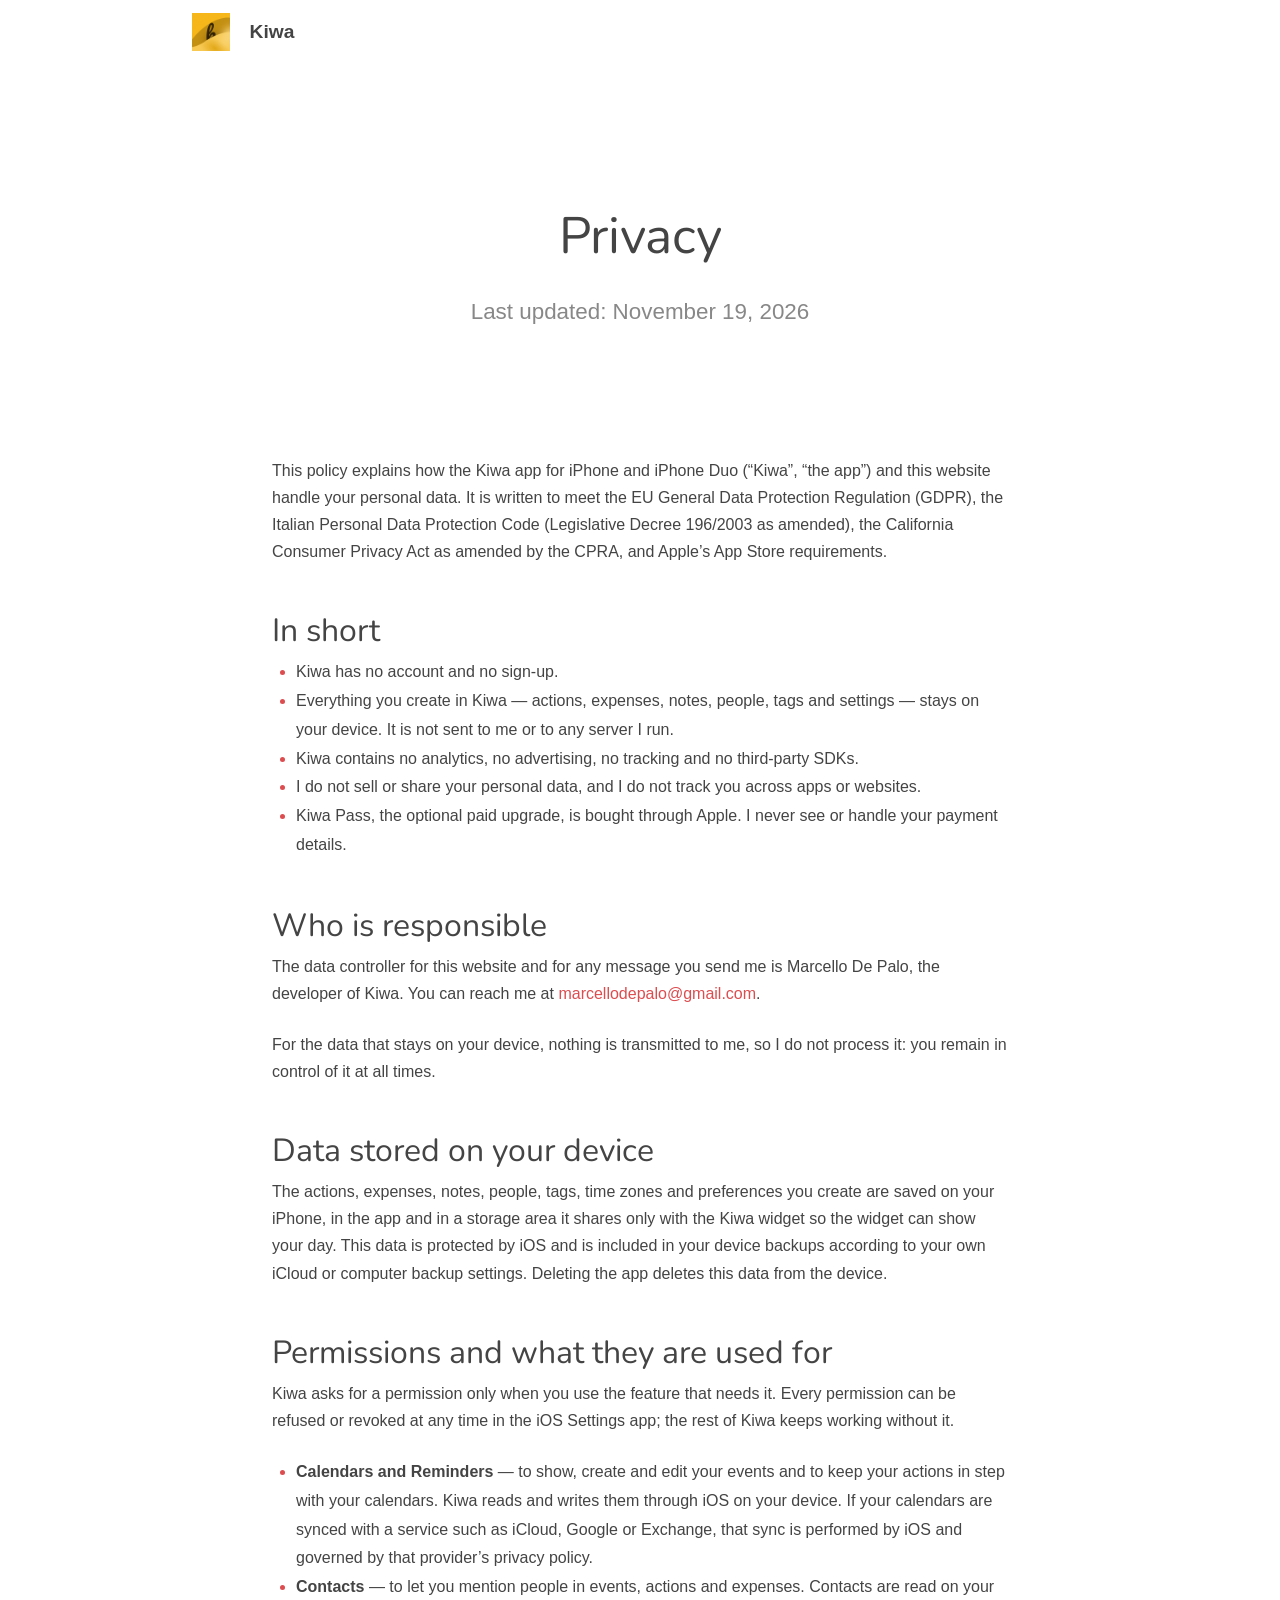
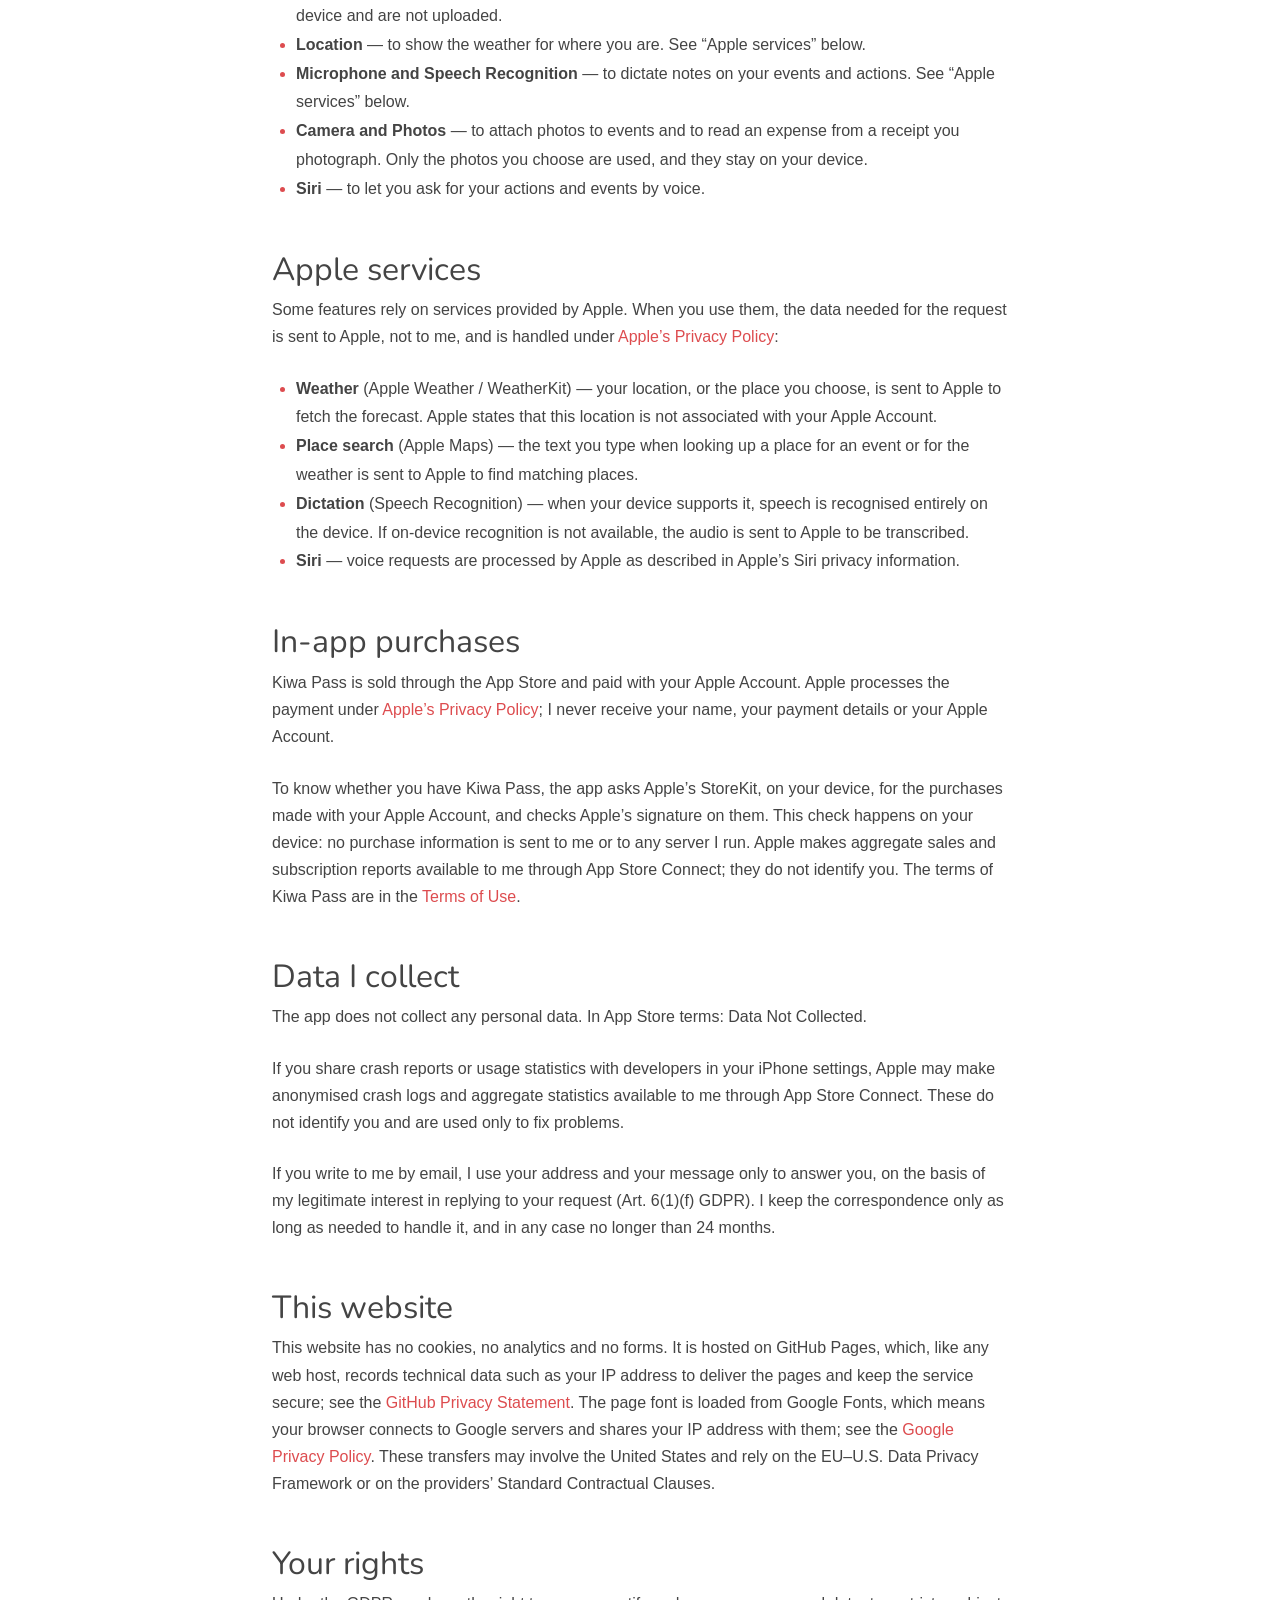
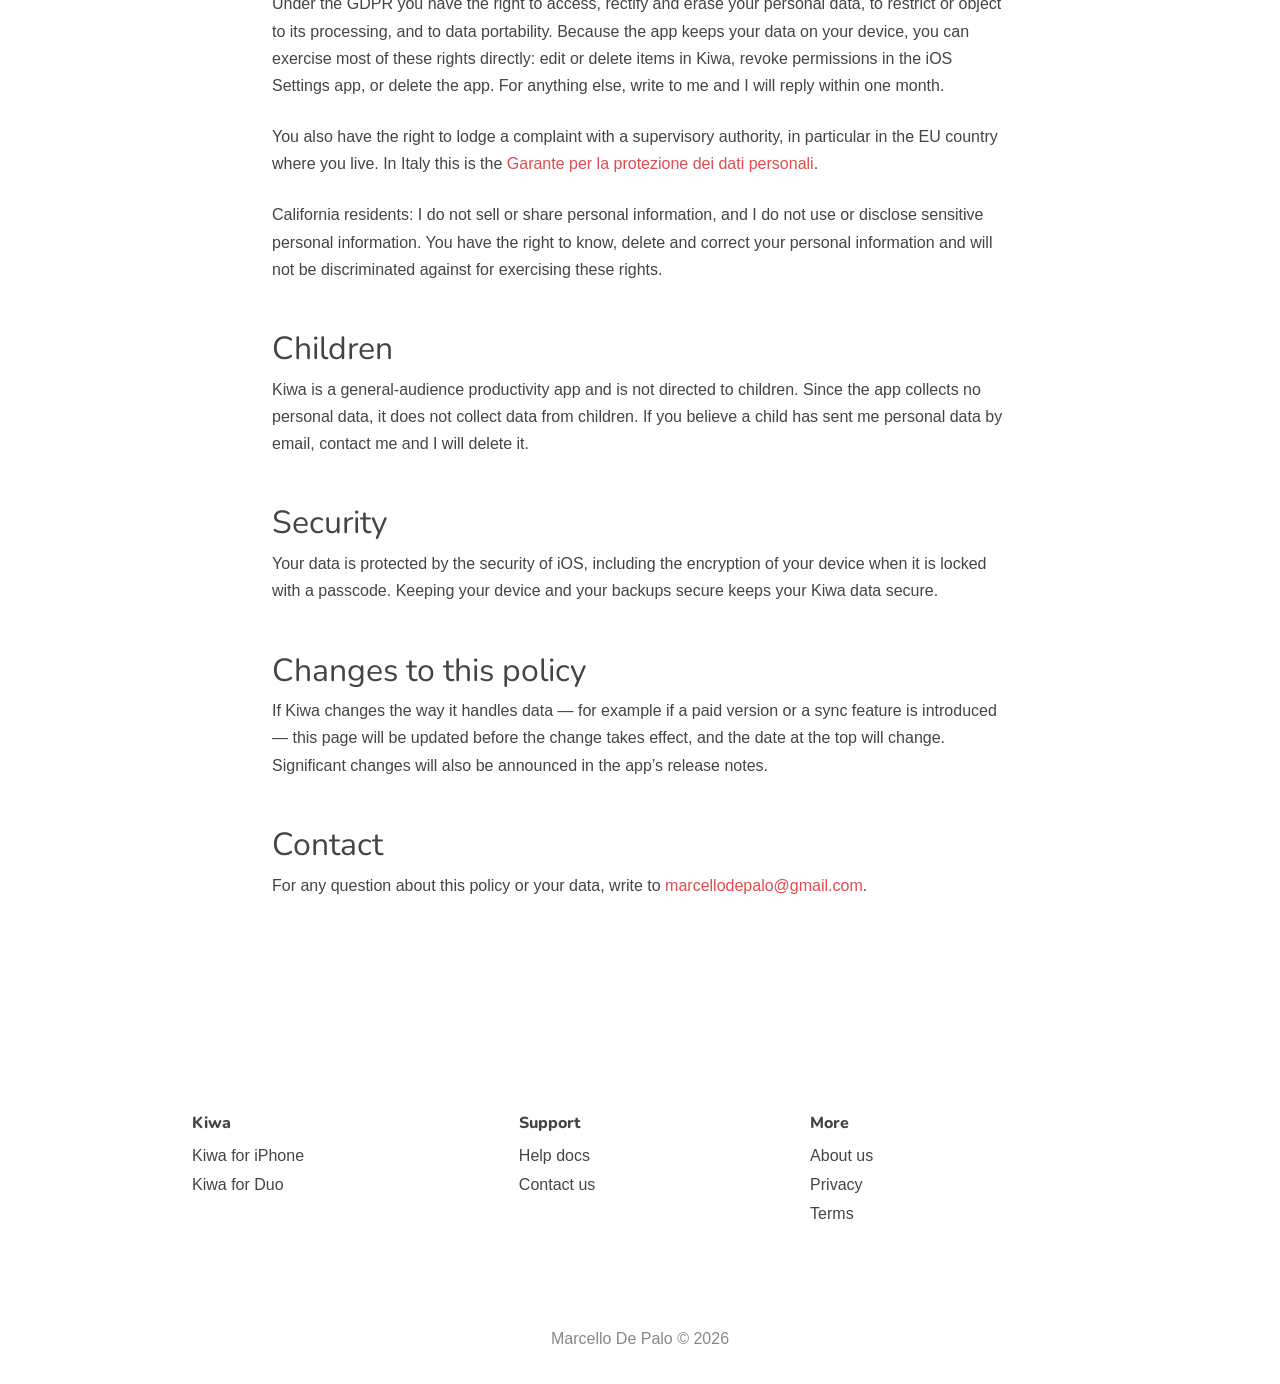
==== commit 17a8fc61: "feat: add the Terms of Use for Kiwa and Kiwa Pass, and tell the privacy policy about in-app purchase" ====
--- a/privacy.html
+++ b/privacy.html
@@ -6,7 +6,7 @@
 
 		<link rel="stylesheet" href="./resources/screen.css" media="all">
 		<link rel="stylesheet" href="./resources/faq.css" media="all">
-		<link rel="stylesheet" href="./resources/mondays.css?v=2" media="all">
+		<link rel="stylesheet" href="./resources/mondays.css?v=4" media="all">
 
 		<title>Kiwa - Privacy</title>
 		<link rel="icon" type="image/png" href="./resources/logo.png">
@@ -39,7 +39,7 @@
       <article class="wrapper">
         <header>
           <h1>Privacy</h1>
-          <p class="subtitle">Last updated: November 8, 2026</p>
+          <p class="subtitle">Last updated: November 19, 2026</p>
         </header>
 
         <p>This policy explains how the Kiwa app for iPhone and iPhone Duo (“Kiwa”, “the app”) and this website handle your personal data. It is written to meet the EU General Data Protection Regulation (GDPR), the Italian Personal Data Protection Code (Legislative Decree 196/2003 as amended), the California Consumer Privacy Act as amended by the CPRA, and Apple’s App Store requirements.</p>
@@ -50,7 +50,7 @@
           <li>Everything you create in Kiwa — actions, expenses, notes, people, tags and settings — stays on your device. It is not sent to me or to any server I run.</li>
           <li>Kiwa contains no analytics, no advertising, no tracking and no third-party SDKs.</li>
           <li>I do not sell or share your personal data, and I do not track you across apps or websites.</li>
-          <li>Kiwa is currently free. There are no in-app purchases and no payment data is handled.</li>
+          <li>Kiwa Pass, the optional paid upgrade, is bought through Apple. I never see or handle your payment details.</li>
         </ul>
 
         <h2>Who is responsible</h2>
@@ -79,6 +79,10 @@
           <li><strong>Dictation</strong> (Speech Recognition) — when your device supports it, speech is recognised entirely on the device. If on-device recognition is not available, the audio is sent to Apple to be transcribed.</li>
           <li><strong>Siri</strong> — voice requests are processed by Apple as described in Apple’s Siri privacy information.</li>
         </ul>
+
+        <h2>In-app purchases</h2>
+        <p>Kiwa Pass is sold through the App Store and paid with your Apple Account. Apple processes the payment under <a href="https://www.apple.com/legal/privacy/">Apple’s Privacy Policy</a>; I never receive your name, your payment details or your Apple Account.</p>
+        <p>To know whether you have Kiwa Pass, the app asks Apple’s StoreKit, on your device, for the purchases made with your Apple Account, and checks Apple’s signature on them. This check happens on your device: no purchase information is sent to me or to any server I run. Apple makes aggregate sales and subscription reports available to me through App Store Connect; they do not identify you. The terms of Kiwa Pass are in the <a href="terms.html">Terms of Use</a>.</p>
 
         <h2>Data I collect</h2>
         <p>The app does not collect any personal data. In App Store terms: <em>Data Not Collected</em>.</p>
@@ -112,8 +116,8 @@
     <div class="footer-links">
         <ul>
             <li>Kiwa</li>
-            <li><a href="#">Kiwa for iPhone</a></li>
-            <li><a href="#">Kiwa for Duo</a></li>
+            <li><a href="https://apps.apple.com/app/kiwa-calendar-planner/id6812842564">Kiwa for iPhone</a></li>
+            <li><a href="https://apps.apple.com/app/kiwa-calendar-planner/id6812842564">Kiwa for Duo</a></li>
         </ul>
         <ul>
             <li>Support</li>
@@ -124,6 +128,7 @@
             <li>More</li>
             <li><a href="#">About us</a></li>
             <li><a href="privacy.html">Privacy</a></li>
+            <li><a href="terms.html">Terms</a></li>
         </ul>
     </div>
     <div class="footer-copyright">
--- a/resources/mondays.css
+++ b/resources/mondays.css
@@ -63,19 +63,20 @@
 
 /* MARK: - Colour spheres (resources/spheres.js) */
 
-.color-spheres {
-  width: min(560px, 100%);
-  margin: -1.5em auto 1.5em;
-  display: flex;
-  flex-direction: column;
-  align-items: center;
-}
-
-/* The stage sets the size; the canvas fills it and never feeds back into it. */
-.color-spheres-stage {
-  position: relative;
-  width: 100%;
-  height: 230px;
+/*
+ * Laid over the whole gallery, as the app lays its spheres over its screen:
+ * the same box as the gallery's figure, above the screenshots.
+ */
+.section-highlights [data-component-list*="HighlightsGallery"] .color-spheres-stage {
+  position: absolute;
+  /* Over the screenshots, under the fixed navigation (z-index 3). */
+  z-index: 2;
+  top: 0;
+  left: var(--hlts-glry-slide-gap);
+  width: var(--hlts-glry-figure-width);
+  height: var(--hlts-glry-height);
+  border-radius: var(--hlts-glry-radius);
+  overflow: hidden;
 }
 
 .color-spheres-canvas {
@@ -86,63 +87,42 @@
   touch-action: pan-y;
 }
 
-.color-spheres-name {
-  margin: 0.4em 0 0.9em;
-  font-family: var(--heading-font);
-  font-weight: 700;
-  font-size: 1.1em;
-  color: var(--text-color);
-  min-height: 1.3em;
-}
-
+/* The families: two words, the one on show underlined in the colour picked. */
 .color-families {
-  display: inline-flex;
-  gap: 0.25em;
-  padding: 0.25em;
-  border-radius: 999px;
-  background: var(--global-section-background-color-alt);
+  display: flex;
+  justify-content: center;
+  gap: 1.75em;
+  margin-top: 1.25em;
 }
 
 .color-family {
   appearance: none;
   border: 0;
-  border-radius: 999px;
-  padding: 0.5em 1.2em;
-  background: transparent;
+  padding: 0.3em 0;
+  background: none;
   font: inherit;
-  font-family: var(--heading-font);
-  font-weight: 700;
-  font-size: 0.95em;
+  font-size: 0.8em;
+  letter-spacing: 0.08em;
+  text-transform: uppercase;
   color: var(--text-secondary-color);
   cursor: pointer;
+  border-bottom: 1px solid transparent;
 }
 
 .color-family[aria-pressed="true"] {
-  background: var(--background-color);
   color: var(--text-color);
-  box-shadow: 0 1px 4px rgba(0, 0, 0, 0.12);
+  border-bottom-color: var(--kiwa-theme-underline, var(--text-color));
 }
 
 .color-family:focus-visible {
-  outline: 2px solid var(--kiwa-theme-underline, var(--text-color));
-  outline-offset: 2px;
+  outline: 1px solid var(--text-color);
+  outline-offset: 4px;
 }
 
 /* The off-screen radios, focused from the keyboard: say where focus is. */
-.color-spheres:has(input:focus-visible) .color-spheres-stage {
+.highlights-content:has(input:focus-visible) .color-spheres-stage {
   outline: 2px dashed var(--stroke-color);
-  outline-offset: 4px;
-  border-radius: 12px;
-}
-
-@media only screen and (max-width: 734px) {
-  .color-spheres {
-    margin-top: -1em;
-  }
-
-  .color-spheres-stage {
-    height: 200px;
-  }
+  outline-offset: -6px;
 }
 
 /* MARK: - Store buttons */
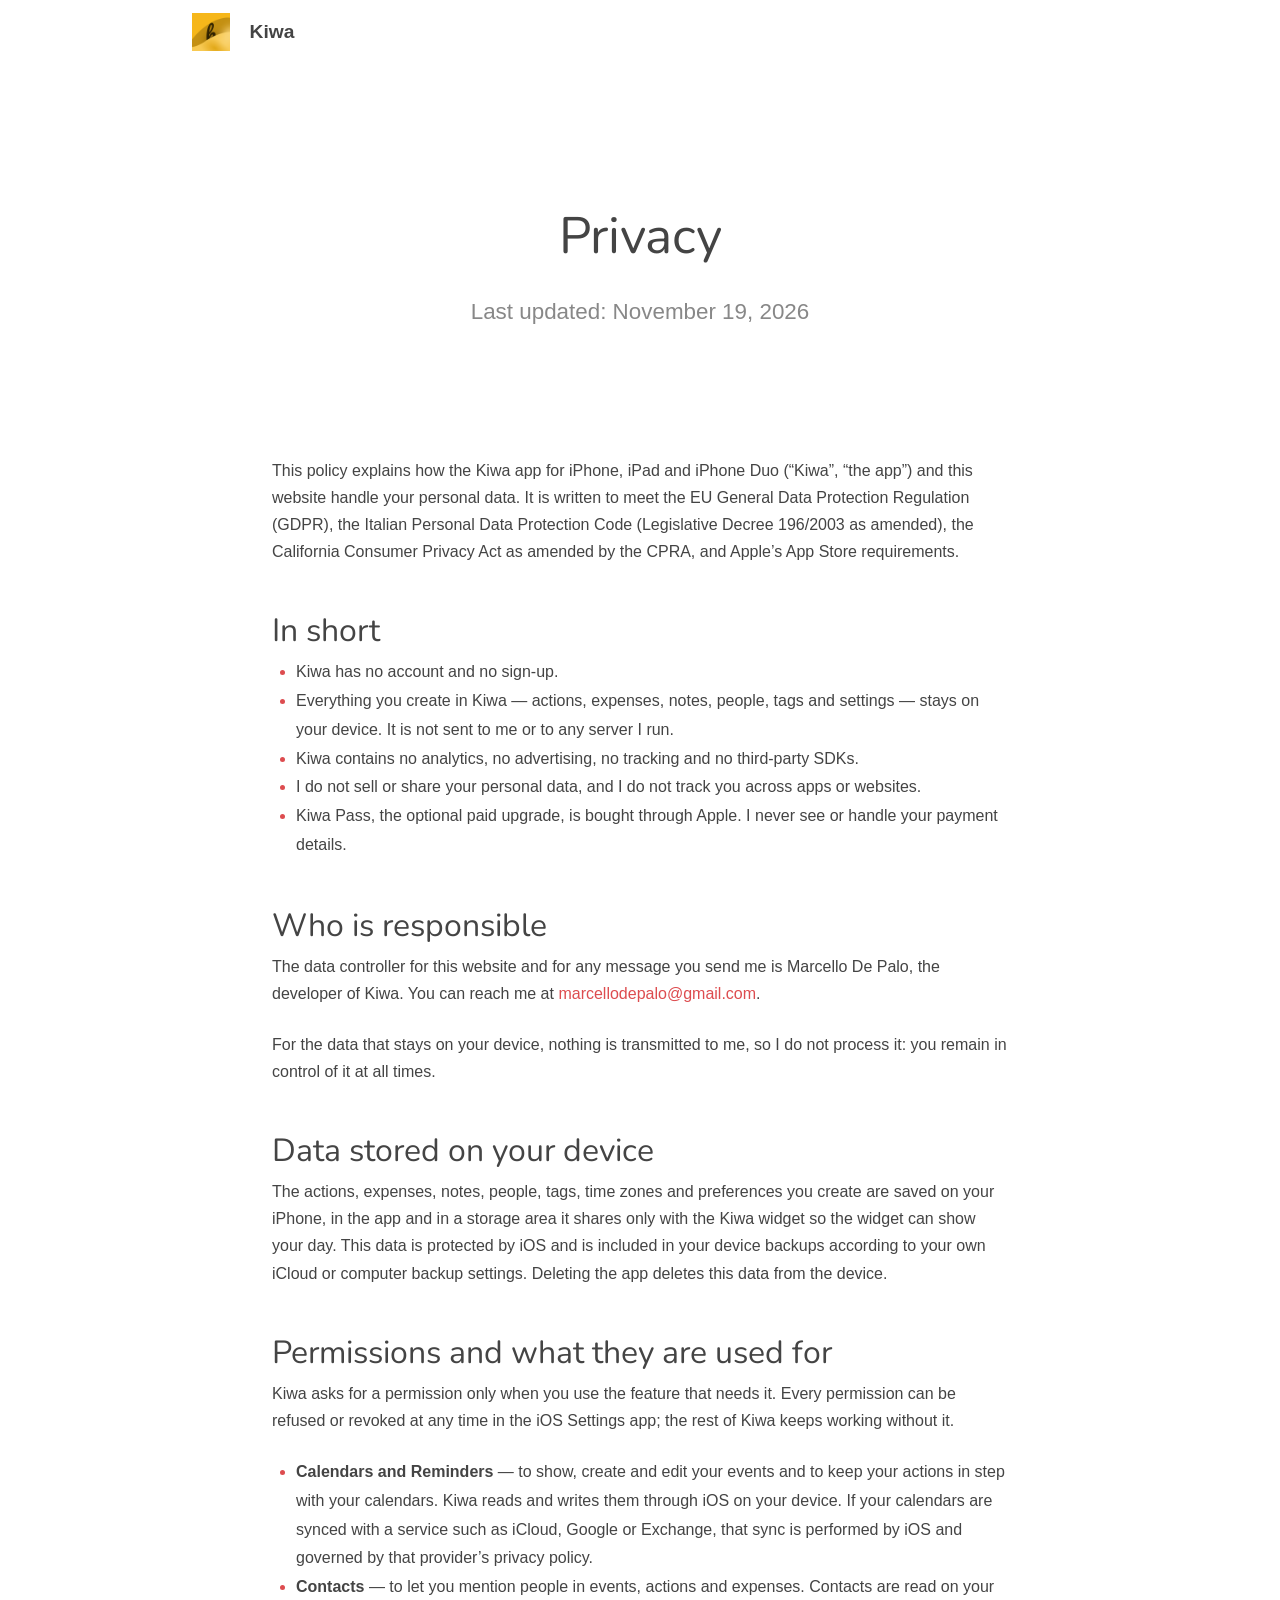
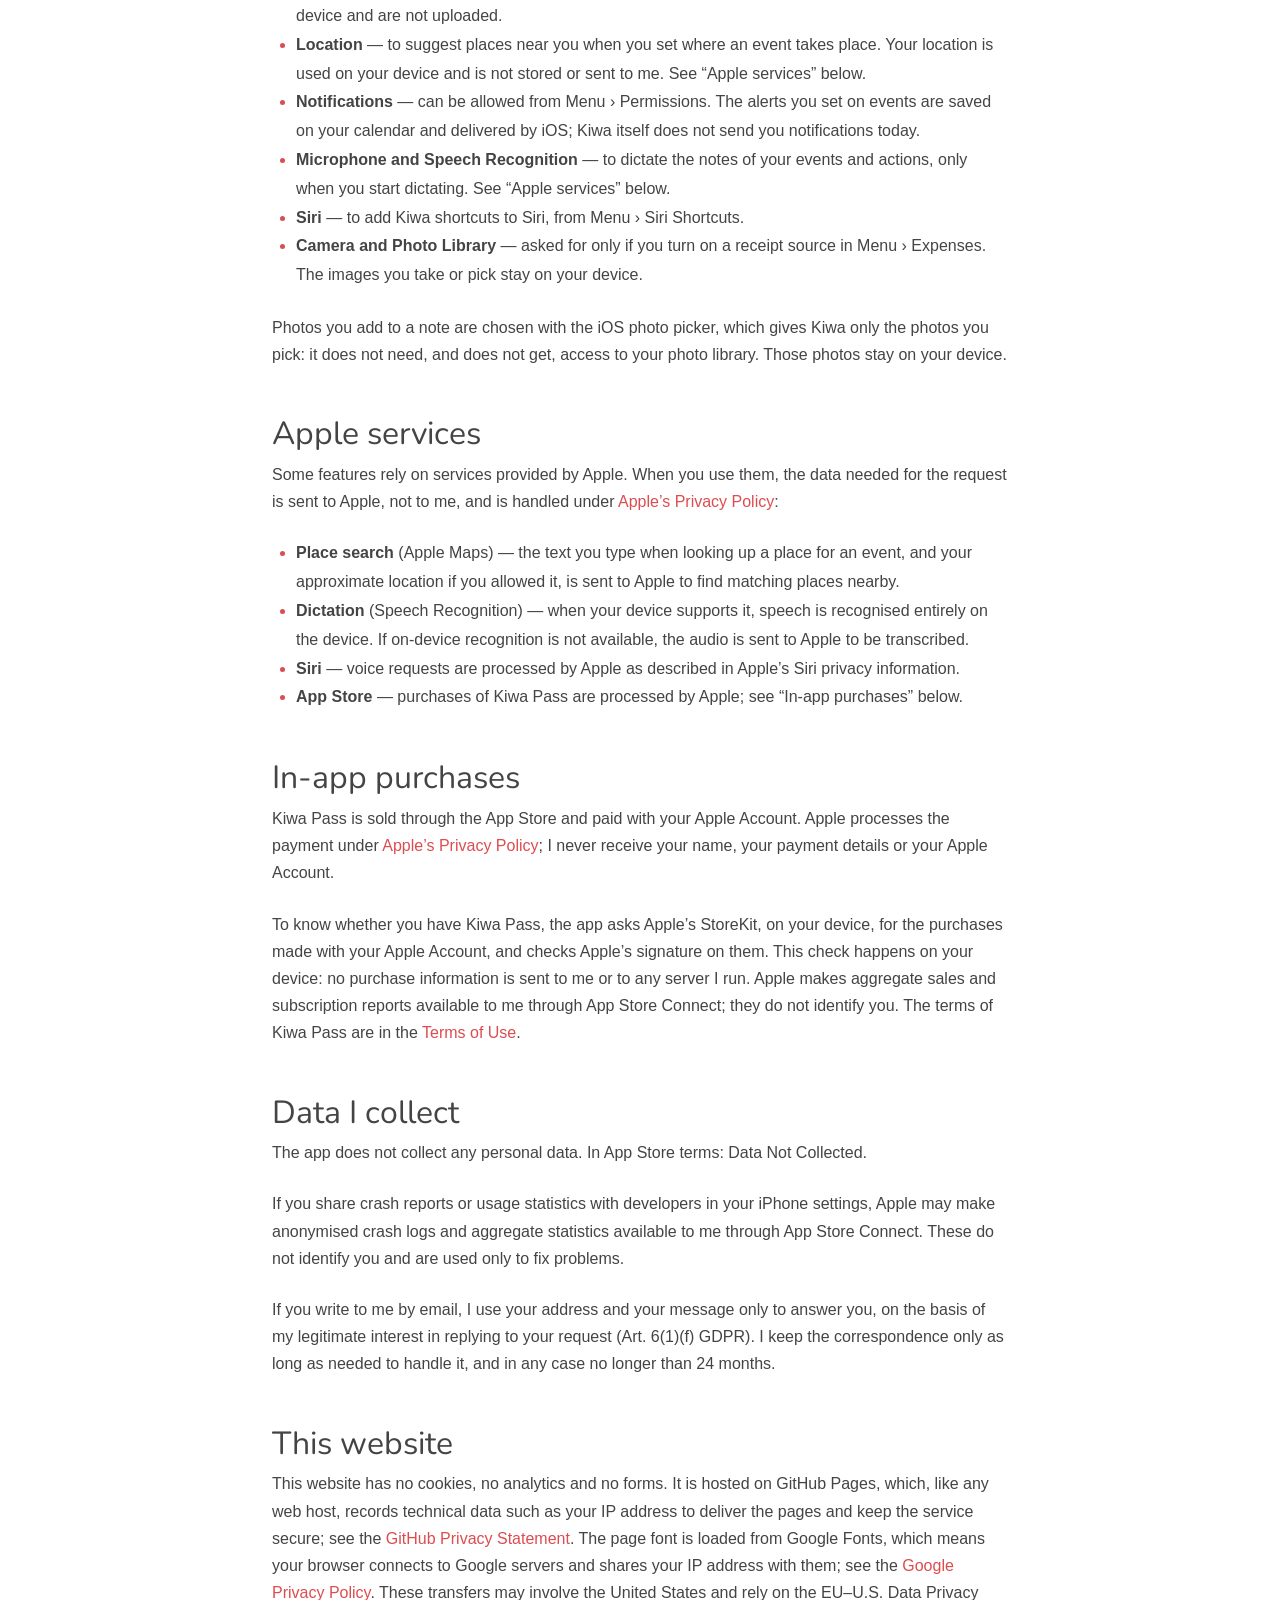
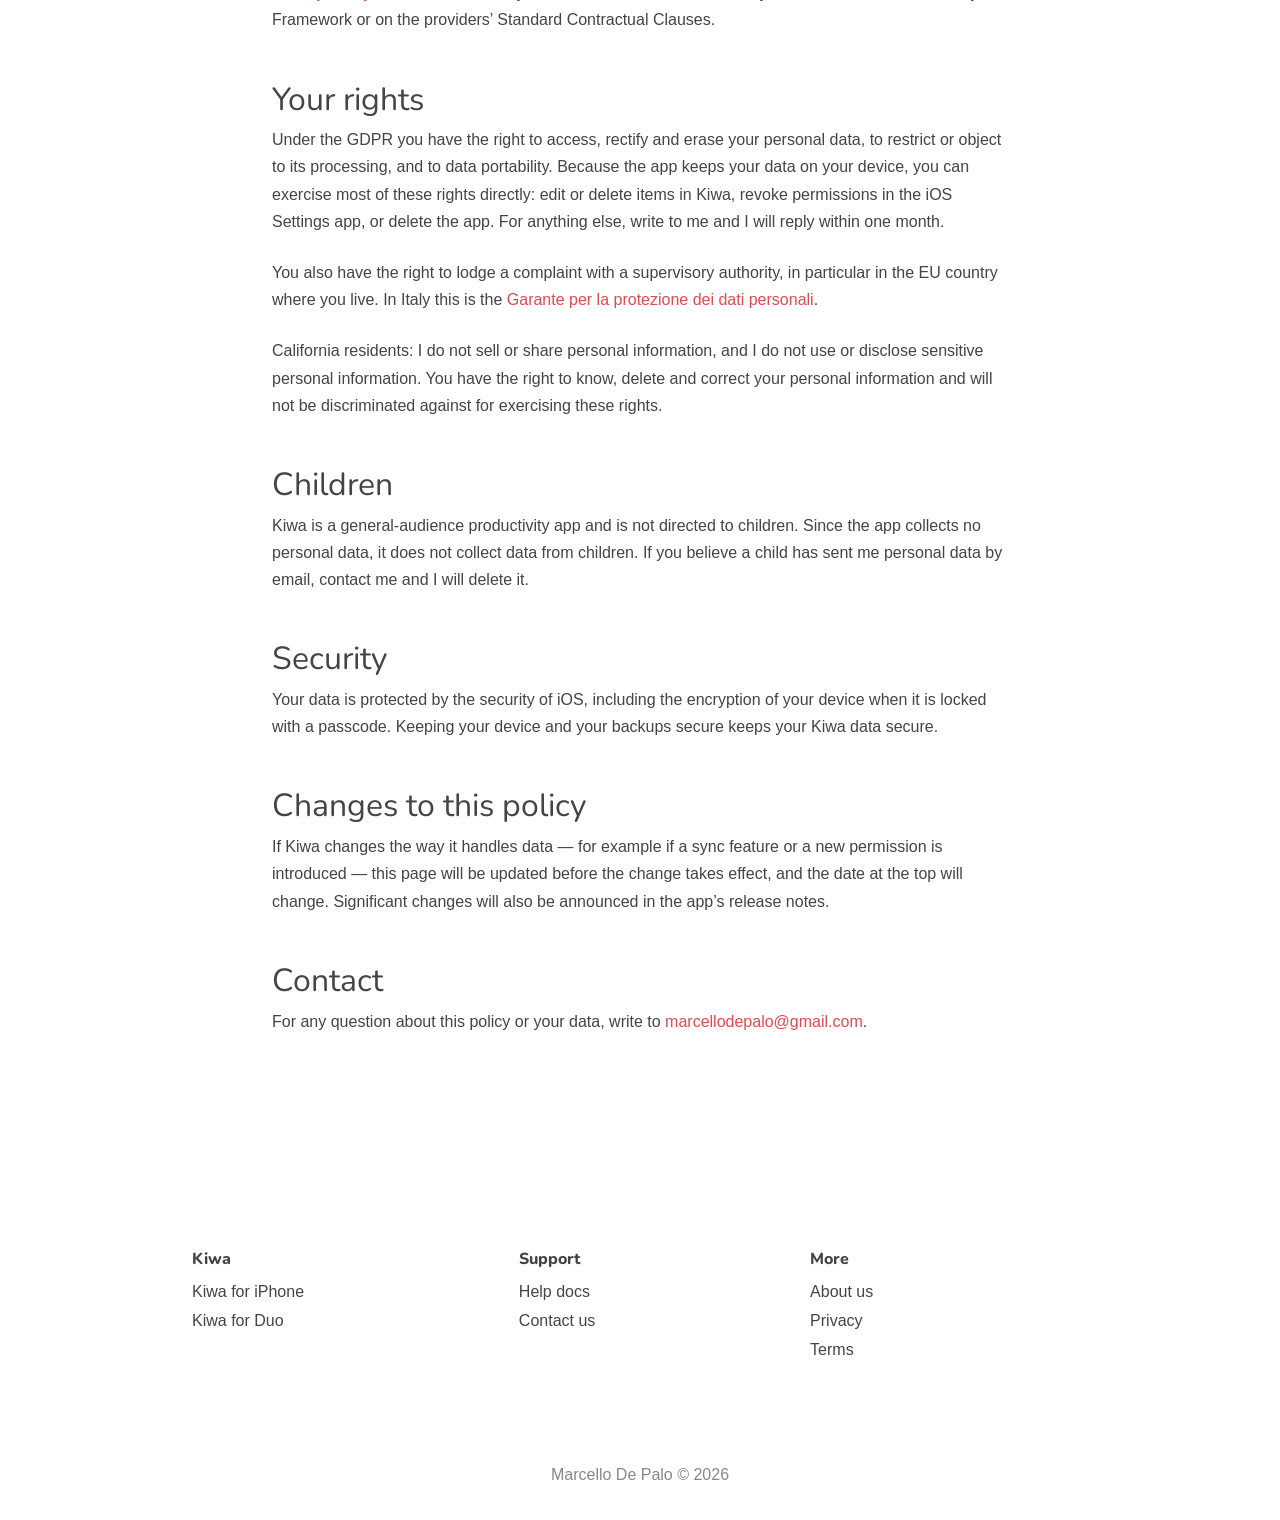
==== commit 38e73913: "fix: describe the permissions Kiwa really asks for in the privacy policy Weather is off in this rele" ====
--- a/privacy.html
+++ b/privacy.html
@@ -42,7 +42,7 @@
           <p class="subtitle">Last updated: November 19, 2026</p>
         </header>
 
-        <p>This policy explains how the Kiwa app for iPhone and iPhone Duo (“Kiwa”, “the app”) and this website handle your personal data. It is written to meet the EU General Data Protection Regulation (GDPR), the Italian Personal Data Protection Code (Legislative Decree 196/2003 as amended), the California Consumer Privacy Act as amended by the CPRA, and Apple’s App Store requirements.</p>
+        <p>This policy explains how the Kiwa app for iPhone, iPad and iPhone Duo (“Kiwa”, “the app”) and this website handle your personal data. It is written to meet the EU General Data Protection Regulation (GDPR), the Italian Personal Data Protection Code (Legislative Decree 196/2003 as amended), the California Consumer Privacy Act as amended by the CPRA, and Apple’s App Store requirements.</p>
 
         <h2>In short</h2>
         <ul>
@@ -65,19 +65,21 @@
         <ul>
           <li><strong>Calendars and Reminders</strong> — to show, create and edit your events and to keep your actions in step with your calendars. Kiwa reads and writes them through iOS on your device. If your calendars are synced with a service such as iCloud, Google or Exchange, that sync is performed by iOS and governed by that provider’s privacy policy.</li>
           <li><strong>Contacts</strong> — to let you mention people in events, actions and expenses. Contacts are read on your device and are not uploaded.</li>
-          <li><strong>Location</strong> — to show the weather for where you are. See “Apple services” below.</li>
-          <li><strong>Microphone and Speech Recognition</strong> — to dictate notes on your events and actions. See “Apple services” below.</li>
-          <li><strong>Camera and Photos</strong> — to attach photos to events and to read an expense from a receipt you photograph. Only the photos you choose are used, and they stay on your device.</li>
-          <li><strong>Siri</strong> — to let you ask for your actions and events by voice.</li>
+          <li><strong>Location</strong> — to suggest places near you when you set where an event takes place. Your location is used on your device and is not stored or sent to me. See “Apple services” below.</li>
+          <li><strong>Notifications</strong> — can be allowed from Menu › Permissions. The alerts you set on events are saved on your calendar and delivered by iOS; Kiwa itself does not send you notifications today.</li>
+          <li><strong>Microphone and Speech Recognition</strong> — to dictate the notes of your events and actions, only when you start dictating. See “Apple services” below.</li>
+          <li><strong>Siri</strong> — to add Kiwa shortcuts to Siri, from Menu › Siri Shortcuts.</li>
+          <li><strong>Camera and Photo Library</strong> — asked for only if you turn on a receipt source in Menu › Expenses. The images you take or pick stay on your device.</li>
         </ul>
+        <p>Photos you add to a note are chosen with the iOS photo picker, which gives Kiwa only the photos you pick: it does not need, and does not get, access to your photo library. Those photos stay on your device.</p>
 
         <h2>Apple services</h2>
         <p>Some features rely on services provided by Apple. When you use them, the data needed for the request is sent to Apple, not to me, and is handled under <a href="https://www.apple.com/legal/privacy/">Apple’s Privacy Policy</a>:</p>
         <ul>
-          <li><strong>Weather</strong> (Apple Weather / WeatherKit) — your location, or the place you choose, is sent to Apple to fetch the forecast. Apple states that this location is not associated with your Apple Account.</li>
-          <li><strong>Place search</strong> (Apple Maps) — the text you type when looking up a place for an event or for the weather is sent to Apple to find matching places.</li>
+          <li><strong>Place search</strong> (Apple Maps) — the text you type when looking up a place for an event, and your approximate location if you allowed it, is sent to Apple to find matching places nearby.</li>
           <li><strong>Dictation</strong> (Speech Recognition) — when your device supports it, speech is recognised entirely on the device. If on-device recognition is not available, the audio is sent to Apple to be transcribed.</li>
           <li><strong>Siri</strong> — voice requests are processed by Apple as described in Apple’s Siri privacy information.</li>
+          <li><strong>App Store</strong> — purchases of Kiwa Pass are processed by Apple; see “In-app purchases” below.</li>
         </ul>
 
         <h2>In-app purchases</h2>
@@ -104,7 +106,7 @@
         <p>Your data is protected by the security of iOS, including the encryption of your device when it is locked with a passcode. Keeping your device and your backups secure keeps your Kiwa data secure.</p>
 
         <h2>Changes to this policy</h2>
-        <p>If Kiwa changes the way it handles data — for example if a paid version or a sync feature is introduced — this page will be updated before the change takes effect, and the date at the top will change. Significant changes will also be announced in the app’s release notes.</p>
+        <p>If Kiwa changes the way it handles data — for example if a sync feature or a new permission is introduced — this page will be updated before the change takes effect, and the date at the top will change. Significant changes will also be announced in the app’s release notes.</p>
 
         <h2>Contact</h2>
         <p>For any question about this policy or your data, write to <a href="mailto:marcellodepalo@gmail.com">marcellodepalo@gmail.com</a>.</p>
